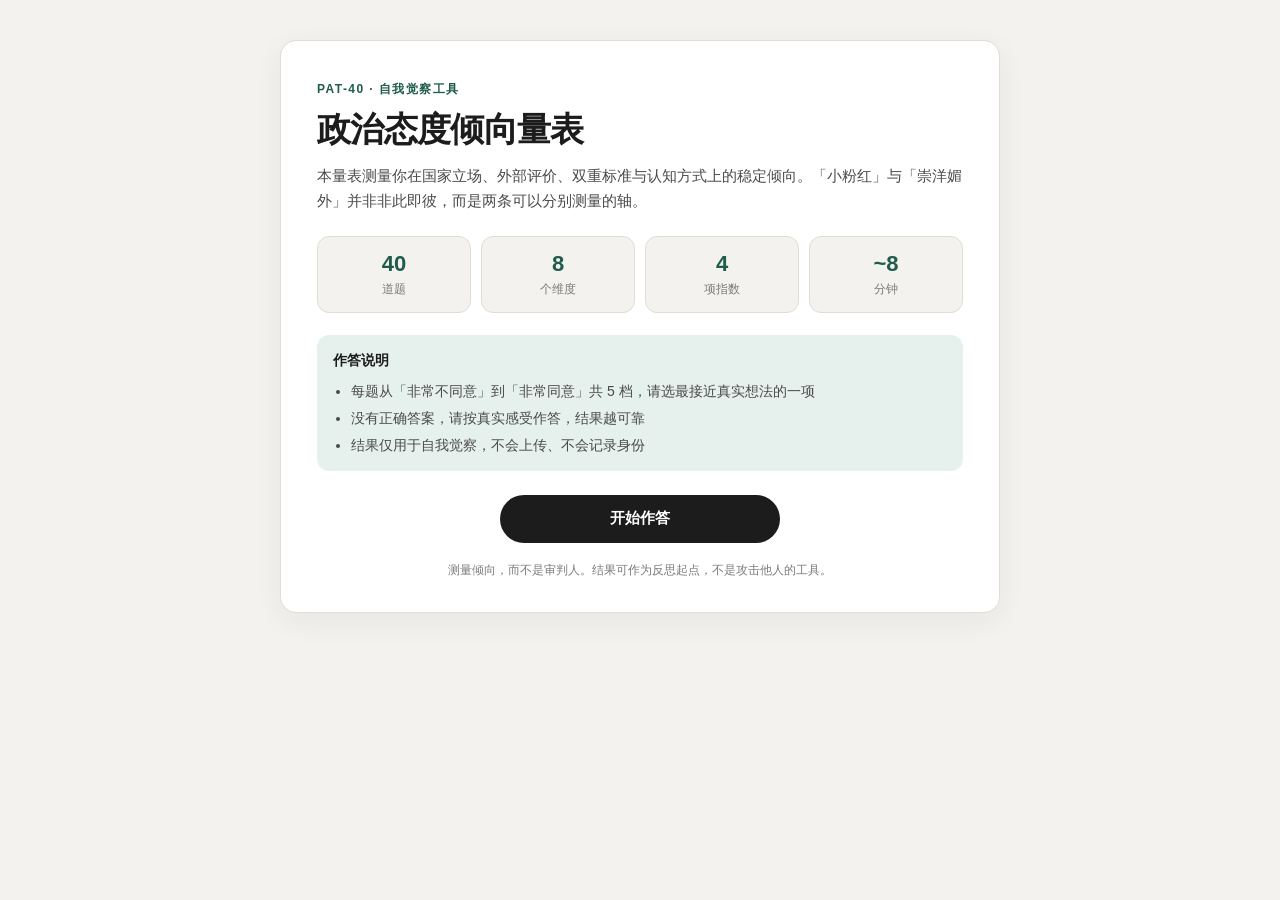
==== pat40-standalone.html @ ac293134 "Add PAT-40 political attitude survey web app" ====
<!DOCTYPE html>
<html lang="zh-CN">
<head>
<meta charset="UTF-8" />
<meta name="viewport" content="width=device-width, initial-scale=1, viewport-fit=cover" />
<meta name="theme-color" content="#1a1a1a" />
<title>政治态度倾向量表 · PAT-40</title>
<style>
:root {
  --bg: #f4f2ee; --bg-deep: #ebe7e0; --surface: #fff; --ink: #1c1c1c; --ink-2: #4a4a4a; --ink-3: #7a7a7a;
  --line: #e2ddd4; --accent: #1f5c4d; --accent-soft: #e6f0ed; --accent-2: #c45c26;
  --shadow: 0 8px 30px rgba(28,28,28,.06); --radius: 16px; --radius-sm: 12px;
  --font: "PingFang SC","Microsoft YaHei","Noto Sans SC","Helvetica Neue",Arial,sans-serif;
  --mono: "SF Mono","Cascadia Code",Consolas,monospace;
}
*,*::before,*::after{box-sizing:border-box}
html,body{margin:0;padding:0;min-height:100%;font-family:var(--font);background:var(--bg);color:var(--ink);-webkit-font-smoothing:antialiased;-webkit-tap-highlight-color:transparent}
body{min-height:100dvh}
#app{min-height:100dvh}
.screen{display:none;min-height:100dvh;padding:24px 16px 40px}
.screen.active{display:flex;flex-direction:column;align-items:center}
.panel{width:100%;max-width:720px;background:var(--surface);border:1px solid var(--line);border-radius:var(--radius);box-shadow:var(--shadow);padding:28px 22px 24px}
.eyebrow{margin:0 0 10px;font-size:12px;letter-spacing:.12em;text-transform:uppercase;color:var(--accent);font-weight:600}
.intro-panel h1,.result-panel h1{margin:0 0 12px;font-size:clamp(26px,5vw,34px);line-height:1.25;letter-spacing:-.02em}
.lead{margin:0 0 22px;color:var(--ink-2);font-size:15px;line-height:1.7}
.info-grid{display:grid;grid-template-columns:repeat(4,1fr);gap:10px;margin-bottom:22px}
.info-card{background:var(--bg);border:1px solid var(--line);border-radius:var(--radius-sm);padding:14px 8px;text-align:center;display:flex;flex-direction:column;gap:4px}
.info-num{font-size:22px;font-weight:700;color:var(--accent);font-variant-numeric:tabular-nums}
.info-label{font-size:12px;color:var(--ink-3)}
.intro-notes{background:var(--accent-soft);border-radius:var(--radius-sm);padding:14px 16px;margin-bottom:24px;color:var(--ink-2);font-size:14px;line-height:1.65}
.intro-notes p{margin:0 0 8px;color:var(--ink)}
.intro-notes ul{margin:0;padding-left:18px}
.intro-notes li+li{margin-top:4px}
.footnote{margin:18px 0 0;font-size:12px;color:var(--ink-3);line-height:1.6;text-align:center}
.btn-primary,.btn-secondary,.btn-ghost{appearance:none;border:none;font-family:inherit;font-size:15px;font-weight:600;border-radius:999px;cursor:pointer;transition:transform .12s ease,background .15s ease,opacity .15s ease,border-color .15s ease;min-height:48px;padding:0 22px}
.btn-primary:active,.btn-secondary:active,.btn-ghost:active{transform:scale(.98)}
.btn-primary{background:var(--ink);color:#fff;width:100%}
.btn-primary:hover:not(:disabled){background:#000}
.btn-primary:disabled{opacity:.35;cursor:not-allowed}
.btn-secondary{background:var(--accent-soft);color:var(--accent);border:1px solid #c5d9d3}
.btn-secondary:hover{background:#d7e8e3}
.btn-ghost{background:transparent;color:var(--ink-2);border:1px solid var(--line)}
.btn-ghost:hover:not(:disabled){border-color:var(--ink-3);color:var(--ink)}
.btn-ghost:disabled{opacity:.35;cursor:not-allowed}
#btn-start{max-width:280px;margin:0 auto;display:block}
#screen-survey{padding:0;justify-content:flex-start;min-height:100dvh;background:var(--bg)}
.survey-header{width:100%;position:sticky;top:0;z-index:10;background:rgba(244,242,238,.92);backdrop-filter:blur(10px);-webkit-backdrop-filter:blur(10px);border-bottom:1px solid var(--line);padding:14px 16px 12px}
.progress-wrap{max-width:720px;margin:0 auto}
.progress-meta{display:flex;justify-content:space-between;font-size:12px;color:var(--ink-3);margin-bottom:8px;font-variant-numeric:tabular-nums;font-family:var(--mono)}
.progress-bar{height:4px;background:var(--bg-deep);border-radius:999px;overflow:hidden}
.progress-fill{height:100%;width:0%;background:var(--accent);border-radius:999px;transition:width .25s ease}
.survey-main{flex:1;width:100%;max-width:720px;margin:0 auto;padding:24px 16px 120px;display:flex;align-items:flex-start}
.question-card{width:100%;background:var(--surface);border:1px solid var(--line);border-radius:var(--radius);box-shadow:var(--shadow);padding:24px 20px 20px;animation:fadeUp .28s ease}
@keyframes fadeUp{from{opacity:0;transform:translateY(8px)}to{opacity:1;transform:translateY(0)}}
.dim-tag{display:inline-block;font-size:11px;letter-spacing:.06em;color:var(--accent);background:var(--accent-soft);border-radius:999px;padding:4px 10px;margin-bottom:14px;font-weight:600}
.q-text{margin:0 0 22px;font-size:clamp(17px,2.8vw,20px);line-height:1.65;font-weight:500;color:var(--ink)}
.likert{display:grid;grid-template-columns:1fr;gap:10px}
.likert-option{appearance:none;width:100%;min-height:52px;border:1.5px solid var(--line);background:var(--bg);border-radius:var(--radius-sm);font-family:inherit;font-size:15px;color:var(--ink-2);cursor:pointer;display:flex;align-items:center;gap:12px;padding:12px 14px;text-align:left;transition:border-color .15s ease,background .15s ease,color .15s ease,transform .1s ease}
.likert-option:hover{border-color:#b8cfc8;background:#f7faf9}
.likert-option:active{transform:scale(.99)}
.likert-option .dot{width:18px;height:18px;border-radius:50%;border:2px solid #b8b4ac;flex-shrink:0;position:relative;transition:border-color .15s ease,background .15s ease}
.likert-option .dot::after{content:"";position:absolute;inset:3px;border-radius:50%;background:transparent;transition:background .15s ease}
.likert-option.selected{border-color:var(--accent);background:var(--accent-soft);color:var(--ink);font-weight:600}
.likert-option.selected .dot{border-color:var(--accent)}
.likert-option.selected .dot::after{background:var(--accent)}
.likert-option .num{font-family:var(--mono);font-size:12px;color:var(--ink-3);min-width:14px}
.likert-option.selected .num{color:var(--accent)}
.survey-footer{position:fixed;left:0;right:0;bottom:0;z-index:20;display:flex;gap:10px;padding:12px 16px calc(12px + env(safe-area-inset-bottom,0px));background:rgba(244,242,238,.94);backdrop-filter:blur(10px);-webkit-backdrop-filter:blur(10px);border-top:1px solid var(--line)}
.survey-footer .btn-ghost{flex:0 0 auto;min-width:96px}
.survey-footer .btn-primary{flex:1;width:auto}
.type-badge{display:inline-flex;align-items:center;gap:8px;background:var(--ink);color:#fff;border-radius:999px;padding:10px 18px;font-size:15px;font-weight:600;margin-bottom:24px}
.type-badge .code{font-family:var(--mono);font-size:12px;opacity:.7}
.section-title{margin:0 0 12px;font-size:13px;letter-spacing:.08em;text-transform:uppercase;color:var(--ink-3);font-weight:600}
.result-grid{display:grid;gap:28px;margin-bottom:8px}
.radar-wrap{background:var(--bg);border:1px solid var(--line);border-radius:var(--radius-sm);padding:12px;display:flex;justify-content:center}
#radar-chart{width:100%;max-width:300px;height:auto;display:block}
.radar-legend{display:flex;flex-wrap:wrap;gap:8px 14px;margin-top:12px;font-size:12px;color:var(--ink-2)}
.radar-legend span{display:inline-flex;align-items:center;gap:6px}
.radar-legend i{width:8px;height:8px;border-radius:50%;display:inline-block}
.index-cards{display:grid;grid-template-columns:1fr 1fr;gap:10px;margin-bottom:22px}
.index-card{background:var(--bg);border:1px solid var(--line);border-radius:var(--radius-sm);padding:14px}
.index-card .label{display:block;font-size:12px;color:var(--ink-3);margin-bottom:6px}
.index-card .value{font-size:28px;font-weight:700;font-variant-numeric:tabular-nums;line-height:1;margin-bottom:6px}
.index-card .bar{height:6px;background:var(--bg-deep);border-radius:999px;overflow:hidden}
.index-card .bar>i{display:block;height:100%;border-radius:999px;width:0;transition:width .6s ease}
.index-card.n .value{color:var(--accent-2)}.index-card.n .bar>i{background:var(--accent-2)}
.index-card.w .value{color:#2563eb}.index-card.w .bar>i{background:#2563eb}
.index-card.b .value{color:#7c3aed}.index-card.b .bar>i{background:#7c3aed}
.index-card.e .value{color:#0f766e}.index-card.e .bar>i{background:#0f766e}
.dim-list{display:flex;flex-direction:column;gap:10px}
.dim-row{display:grid;grid-template-columns:1fr auto;gap:8px 12px;align-items:center;padding:12px 14px;background:var(--bg);border:1px solid var(--line);border-radius:var(--radius-sm)}
.dim-row .name{font-size:14px;font-weight:500;color:var(--ink)}
.dim-row .score{font-family:var(--mono);font-size:14px;font-weight:600;color:var(--ink);font-variant-numeric:tabular-nums}
.dim-row .track{grid-column:1/-1;height:6px;background:var(--bg-deep);border-radius:999px;overflow:hidden}
.dim-row .track>i{display:block;height:100%;border-radius:999px;background:var(--accent);width:0;transition:width .6s ease}
.interpret{margin:24px 0;padding:18px 16px;background:var(--accent-soft);border-radius:var(--radius-sm);font-size:14px;line-height:1.75;color:var(--ink-2)}
.interpret h3{margin:0 0 10px;font-size:15px;color:var(--ink)}
.interpret p{margin:0 0 10px}
.interpret p:last-child{margin-bottom:0}
.result-actions{display:flex;gap:10px;margin-bottom:8px}
.result-actions button{flex:1}
@media (min-width:720px){
  .screen{padding:40px 24px 48px}.panel{padding:40px 36px 32px}.survey-main{padding-top:36px}
  .question-card{padding:36px 32px 28px}.likert{grid-template-columns:1fr;gap:12px}
  .result-grid{grid-template-columns:1fr 1fr;align-items:start}
  .survey-footer{padding:14px 24px;justify-content:center}
  .survey-footer .btn-primary,.survey-footer .btn-ghost{max-width:200px}
  .survey-footer .btn-primary{max-width:240px}
}
@media (max-width:480px){.info-grid{grid-template-columns:repeat(2,1fr)}.index-cards{grid-template-columns:1fr 1fr}}
@media (prefers-reduced-motion:reduce){*,*::before,*::after{animation-duration:.01ms!important;transition-duration:.01ms!important}}
</style>
</head>
<body>
<div id="app">
  <section id="screen-intro" class="screen active">
    <div class="panel intro-panel">
      <p class="eyebrow">PAT-40 · 自我觉察工具</p>
      <h1>政治态度倾向量表</h1>
      <p class="lead">本量表测量你在国家立场、外部评价、双重标准与认知方式上的稳定倾向。「小粉红」与「崇洋媚外」并非非此即彼，而是两条可以分别测量的轴。</p>
      <div class="info-grid">
        <div class="info-card"><span class="info-num">40</span><span class="info-label">道题</span></div>
        <div class="info-card"><span class="info-num">8</span><span class="info-label">个维度</span></div>
        <div class="info-card"><span class="info-num">4</span><span class="info-label">项指数</span></div>
        <div class="info-card"><span class="info-num">~8</span><span class="info-label">分钟</span></div>
      </div>
      <div class="intro-notes">
        <p><strong>作答说明</strong></p>
        <ul>
          <li>每题从「非常不同意」到「非常同意」共 5 档，请选最接近真实想法的一项</li>
          <li>没有正确答案，请按真实感受作答，结果越可靠</li>
          <li>结果仅用于自我觉察，不会上传、不会记录身份</li>
        </ul>
      </div>
      <button id="btn-start" class="btn-primary" type="button">开始作答</button>
      <p class="footnote">测量倾向，而不是审判人。结果可作为反思起点，不是攻击他人的工具。</p>
    </div>
  </section>
  <section id="screen-survey" class="screen">
    <header class="survey-header">
      <div class="progress-wrap">
        <div class="progress-meta"><span id="progress-text">1 / 40</span><span id="progress-pct">0%</span></div>
        <div class="progress-bar"><div id="progress-fill" class="progress-fill"></div></div>
      </div>
    </header>
    <main class="survey-main">
      <div id="question-card" class="question-card">
        <div class="dim-tag" id="dim-tag">维度</div>
        <p class="q-text" id="q-text"></p>
        <div class="likert" id="likert" role="radiogroup" aria-labelledby="q-text"></div>
      </div>
    </main>
    <footer class="survey-footer">
      <button id="btn-prev" class="btn-ghost" type="button" disabled>上一题</button>
      <button id="btn-next" class="btn-primary" type="button" disabled>下一题</button>
    </footer>
  </section>
  <section id="screen-result" class="screen">
    <div class="panel result-panel">
      <p class="eyebrow">测量完成</p>
      <h1>你的倾向画像</h1>
      <p class="lead" id="result-type-lead"></p>
      <div class="type-badge" id="type-badge"></div>
      <div class="result-grid">
        <div class="radar-block">
          <h2 class="section-title">八维雷达图</h2>
          <div class="radar-wrap"><svg id="radar-chart" viewBox="0 0 320 320" role="img" aria-label="八维雷达图"></svg></div>
          <div class="radar-legend" id="radar-legend"></div>
        </div>
        <div class="score-block">
          <h2 class="section-title">总指数</h2>
          <div class="index-cards" id="index-cards"></div>
          <h2 class="section-title">维度明细</h2>
          <div class="dim-list" id="dim-list"></div>
        </div>
      </div>
      <div class="interpret" id="interpret"></div>
      <div class="result-actions">
        <button id="btn-copy" class="btn-secondary" type="button">复制结果摘要</button>
        <button id="btn-restart" class="btn-ghost" type="button">重新作答</button>
      </div>
      <p class="footnote">本工具为研究/自我觉察设计稿，未做全国常模。高分不等于错误，低分也不等于清醒——它测量的是稳定的态度结构，而不是对错。</p>
    </div>
  </section>
</div>
<script>
const LIKERT=[{v:1,label:"非常不同意"},{v:2,label:"比较不同意"},{v:3,label:"不好说"},{v:4,label:"比较同意"},{v:5,label:"非常同意"}];
const DIMS=[{id:"D1",name:"国家形象防御",side:"N"},{id:"D2",name:"对外群体敌意",side:"N"},{id:"D3",name:"批评者排斥",side:"N"},{id:"D4",name:"体制绝对化认同",side:"N"},{id:"D5",name:"文化自卑与逆向民族",side:"W"},{id:"D6",name:"外部制度理想化",side:"W"},{id:"D7",name:"归因双重标准",side:"B"},{id:"D8",name:"认知僵化与阴谋论",side:"E"}];
const QUESTIONS=[
{id:1,dim:"D1",text:"当外国媒体批评中国的人权状况时，我的第一反应是「他们又在抹黑我们」，而不是先核对事实。"},
{id:2,dim:"D1",text:"涉及国家形象时，即使自己有不同看法，我也倾向在公开场合保持一致立场。"},
{id:3,dim:"D1",text:"看到中国人或中国企业在海外取得成绩，我会明显感到与有荣焉。"},
{id:4,dim:"D1",text:"中国在国际评比中排名靠后时，我更相信是标准有偏见，而不是我们有短板。"},
{id:5,dim:"D1",text:"同样是中国的问题，外国人批评比中国人批评更让我反感。"},
{id:6,dim:"D2",text:"对部分不友好的国家，我认为不必区分其政府与民间，整体上都不可信。"},
{id:7,dim:"D2",text:"面对双边摩擦，我认为对方大多数人本质上就是不希望中国好。"},
{id:8,dim:"D2",text:"外国普通人对中国的负面印象，主要来自对方政府和媒体的洗脑。"},
{id:9,dim:"D2",text:"我支持用抵制外国货/文化产品的方式，回应对方国家的政治挑衅。"},
{id:10,dim:"D2",text:"一个外国人做出不友好言行时，我会合理地把印象扩大到其国家的大多数人。"},
{id:11,dim:"D3",text:"在国内公开批评政策的人，往往不是建设性意见，而是发泄或带节奏。"},
{id:12,dim:"D3",text:"一个人如果长期只讲中国的问题、不讲成绩，我会怀疑他的动机。"},
{id:13,dim:"D3",text:"涉及敏感议题时，我认为「团结对外」比「内部辩论」更重要。"},
{id:14,dim:"D3",text:"把家人或资产放在国外的批评者，没有资格谈中国问题。"},
{id:15,dim:"D3",text:"如果有人指出某项政策的负面效果，我会更怀疑他是不是拿了境外的钱。",reverse:true},
{id:16,dim:"D4",text:"中国的发展道路具有普遍借鉴意义，其他发展中国家应当优先学习中国经验。"},
{id:17,dim:"D4",text:"与多数西方国家相比，中国现行体制在大多数领域更有效率、更符合国情。"},
{id:18,dim:"D4",text:"社会上出现的负面事件，更多是执行问题，而不是制度设计问题。"},
{id:19,dim:"D4",text:"西方式多党竞选不适合中国，讨论「要不要」意义不大，关键是用好现有体制。"},
{id:20,dim:"D4",text:"当前中国在大多数领域的进步速度，明显快于同等人均收入的其他国家。"},
{id:21,dim:"D5",text:"和许多国家的人相比，中国人在公共场合的规则意识、边界感明显更差。"},
{id:22,dim:"D5",text:"中国很多社会问题的根源，可以追溯到某种深入骨髓的「国民性」。"},
{id:23,dim:"D5",text:"在审美、生活方式、公共礼仪等方面，发达国家的整体水准仍明显高于中国。"},
{id:24,dim:"D5",text:"中国原创的文化产品总体上缺乏世界一流的想象力。"},
{id:25,dim:"D5",text:"如果长期生活，我会明显更倾向选一个西方发达国家而不是中国一线城市。",reverse:true},
{id:26,dim:"D6",text:"发达国家的法治和社会信任水平，是中国未来几十年难以达到的。"},
{id:27,dim:"D6",text:"欧美在处理言论自由、公民权利上的做法，整体上比中国更接近「正确答案」。"},
{id:28,dim:"D6",text:"中国教育/科研/医疗对标北欧或日本，差距是系统性的、难以靠努力弥补的。"},
{id:29,dim:"D6",text:"外国企业、外国学术机构提供的东西，平均而言质量更高、更值得信赖。"},
{id:30,dim:"D6",text:"中国做得好往往是「特殊国情」的结果；外国做得好才是可复制的「正常状态」。",reverse:true},
{id:31,dim:"D7",text:"同样问题发生在中国我会更严厉批评；发生在国外我会更多找客观原因。"},
{id:32,dim:"D7",text:"中国出现负面新闻我倾向于先问责；国外同样新闻我倾向于先同情当事方。",reverse:true},
{id:33,dim:"D7",text:"中国领先时我强调短期红利；外国领先时我强调长期实力。"},
{id:34,dim:"D7",text:"我发现自己对中外同类事件的情绪反应强度，经常差别很大。"},
{id:35,dim:"D7",text:"对欣赏的国家我主动找它好的证据；对反感的国家我主动找它差的证据。"},
{id:36,dim:"D8",text:"涉及国际博弈时，公开理由大多不是真实动机，背后一定另有隐情。"},
{id:37,dim:"D8",text:"复杂的社会现象，通常可以用一两条简单原则解释清楚。"},
{id:38,dim:"D8",text:"和立场不同的人争论时，我更常觉得对方「要么蠢要么坏」，而不是「有道理但不完整」。"},
{id:39,dim:"D8",text:"我愿意承认：我长期持有的某个政治判断，可能因为新证据而被推翻。",reverse:true},
{id:40,dim:"D8",text:"大多数「中立」「客观」的表述，其实都是某种立场的伪装。"}
];
const DIM_META=Object.fromEntries(DIMS.map(d=>[d.id,d]));
const state={index:0,answers:Array(QUESTIONS.length).fill(null)};
const $=s=>document.querySelector(s);
const screens={intro:$("#screen-intro"),survey:$("#screen-survey"),result:$("#screen-result")};
function showScreen(n){Object.values(screens).forEach(s=>s.classList.remove("active"));screens[n].classList.add("active");window.scrollTo(0,0)}
function renderQuestion(){
  const q=QUESTIONS[state.index],dim=DIM_META[q.dim],total=QUESTIONS.length;
  const answered=state.answers.filter(a=>a!==null).length;
  const pct=Math.round(answered/total*100);
  $("#progress-text").textContent=`${state.index+1} / ${total}`;
  $("#progress-pct").textContent=`${pct}%`;
  $("#progress-fill").style.width=`${pct}%`;
  $("#dim-tag").textContent=`${dim.id} · ${dim.name}`;
  $("#q-text").textContent=q.text;
  const likert=$("#likert");likert.innerHTML="";
  LIKERT.forEach(opt=>{
    const btn=document.createElement("button");
    btn.type="button";
    btn.className="likert-option"+(state.answers[state.index]===opt.v?" selected":"");
    btn.setAttribute("role","radio");
    btn.setAttribute("aria-checked",state.answers[state.index]===opt.v?"true":"false");
    btn.innerHTML=`<span class="dot" aria-hidden="true"></span><span class="num">${opt.v}</span><span class="txt">${opt.label}</span>`;
    btn.addEventListener("click",()=>selectAnswer(opt.v));
    likert.appendChild(btn);
  });
  $("#btn-prev").disabled=state.index===0;
  const has=state.answers[state.index]!==null;
  $("#btn-next").disabled=!has;
  $("#btn-next").textContent=state.index===total-1?"查看结果":"下一题";
  const card=$("#question-card");card.style.animation="none";void card.offsetWidth;card.style.animation="";
}
function selectAnswer(value){
  state.answers[state.index]=value;renderQuestion();
  if(state.index<QUESTIONS.length-1){setTimeout(()=>{if(state.answers[state.index]===value){state.index+=1;renderQuestion()}},220)}
}
function goPrev(){if(state.index>0){state.index-=1;renderQuestion()}}
function goNext(){
  if(state.answers[state.index]===null)return;
  if(state.index<QUESTIONS.length-1){state.index+=1;renderQuestion()}else finish();
}
function finish(){
  if(state.answers.some(a=>a===null)){state.index=state.answers.findIndex(a=>a===null);renderQuestion();return}
  const result=computeResult();renderResult(result);showScreen("result");
}
function scoreItem(raw,reverse){return reverse?6-raw:raw}
function computeResult(){
  const dimScores={};
  DIMS.forEach(d=>{
    const items=QUESTIONS.filter(q=>q.dim===d.id);
    const vals=items.map(q=>scoreItem(state.answers[q.id-1],!!q.reverse));
    dimScores[d.id]=round1(vals.reduce((a,b)=>a+b,0)/vals.length);
  });
  const mean=ids=>round1(ids.reduce((s,id)=>s+dimScores[id],0)/ids.length);
  const N=mean(["D1","D2","D3","D4"]),W=mean(["D5","D6"]),B=dimScores.D7,E=dimScores.D8;
  return {dimScores,N,W,B,E,type:classify(N,W,B,E)};
}
function round1(n){return Math.round(n*10)/10}
function classify(N,W,B,E){
  const nHigh=N>3.5,nMid=N>=2.8&&N<=3.5,nLow=N<2.8;
  const wHigh=W>3.5,wMid=W>=2.8&&W<=3.5,wLow=W<2.8;
  let code,name,brief;
  if(nHigh&&wLow){code="A";name="国家主义绝对化";brief="国家立场防御性强，对外评价低，接近舆论场所说的「小粉红」画像。"}
  else if(nLow&&wHigh){code="B";name="逆向民族主义";brief="对外部制度与文化评价高，对国内问题归因更苛刻，接近「崇洋媚外」画像。"}
  else if(nHigh&&wHigh){code="C";name="双向高 · 立场摇摆";brief="国家崇拜与外部理想化同时偏高，标准不统一，双标指数通常也偏高。"}
  else if(nMid&&wMid){code="D";name="理性中间型";brief="两个极端倾向都不高，更接近就事论事、对中外大体同一套标准。"}
  else if(nHigh&&wMid){code="A′";name="偏国家主义";brief="国家立场防御性偏高，但尚未极端；对外评价处于中间带。"}
  else if(nMid&&wHigh){code="W′";name="偏外部理想化";brief="对外部评价偏高，国家立场防御性处于中间带。"}
  else if(nMid&&wLow){code="A″";name="温和偏国内立场";brief="整体更认同国内叙事，但防御性未到极端水平。"}
  else if(nLow&&wMid){code="B′";name="偏外部立场";brief="更倾向外部叙事，但尚未形成系统的逆向民族倾向。"}
  else{code="D′";name="低双极 · 清醒观察型";brief="两边极端倾向都低，通常更少情绪化、更少绝对化判断。"}
  const extras=[];
  if(B>=3.6)extras.push("双重标准倾向较高：对中外同类事件使用不同尺子的概率大。");
  else if(B<=2.4)extras.push("双重标准倾向较低：对中外事件大致一视同仁。");
  if(E>=3.6)extras.push("认知僵化/阴谋论倾向较高：更依赖简单叙事，更难被证据改变。");
  else if(E<=2.4)extras.push("认知开放度较好：更可能承认复杂性，也更愿意被证据说服。");
  return {code,name,brief,extras};
}
function renderResult(result){
  const {dimScores,N,W,B,E,type}=result;
  $("#result-type-lead").textContent="以下结果基于你在 40 题上的作答。两个主指数并非互斥，交叉后得到整体画像。";
  $("#type-badge").innerHTML=`<span class="code">${type.code}</span><span>${type.name}</span>`;
  const cards=[
    {key:"n",label:"N · 国家主义倾向",value:N},
    {key:"w",label:"W · 崇外倾向",value:W},
    {key:"b",label:"B · 双重标准",value:B},
    {key:"e",label:"E · 极端化思维",value:E}
  ];
  $("#index-cards").innerHTML=cards.map(c=>{
    const pct=Math.max(0,Math.min(100,((c.value-1)/4)*100));
    return `<div class="index-card ${c.key}"><span class="label">${c.label}</span><div class="value">${c.value.toFixed(1)}</div><div class="bar"><i data-w="${pct}"></i></div></div>`;
  }).join("");
  $("#dim-list").innerHTML=DIMS.map(d=>{
    const v=dimScores[d.id],pct=((v-1)/4)*100;
    return `<div class="dim-row"><span class="name">${d.id} · ${d.name}</span><span class="score">${v.toFixed(1)}</span><div class="track"><i data-w="${pct}"></i></div></div>`;
  }).join("");
  requestAnimationFrame(()=>{
    document.querySelectorAll(".index-card .bar > i, .dim-row .track > i").forEach(el=>{el.style.width=`${el.dataset.w}%`});
  });
  drawRadar(dimScores);
  const extrasHtml=type.extras.length?`<p><strong>附加信号</strong><br />${type.extras.join("<br />")}</p>`:"";
  $("#interpret").innerHTML=`<h3>结果解读</h3>
    <p><strong>${type.code} · ${type.name}</strong> — ${type.brief}</p>
    <p>N（国家主义）=${N.toFixed(1)} · W（崇外）=${W.toFixed(1)} · B（双标）=${B.toFixed(1)} · E（极端化）=${E.toFixed(1)}。以 3.0 为中点，&gt;3.5 视为偏高，&lt;2.8 视为偏低。</p>
    ${extrasHtml}
    <p style="color:var(--ink-3);font-size:13px;">提醒：分数反映的是态度结构，不是人品或智商。高分人群也可能在具体议题上判断正确，低分人群也可能判断失误。更有价值的用法是：对照自己的高分维度，检查是否存在可被证据推翻的绝对化信念。</p>`;
  $("#radar-legend").innerHTML=DIMS.map(d=>`<span><i style="background:${colorForSide(d.side)}"></i>${d.id} ${d.name} ${dimScores[d.id].toFixed(1)}</span>`).join("");
  window.__patResult=result;
}
function colorForSide(side){return {N:"#c45c26",W:"#2563eb",B:"#7c3aed",E:"#0f766e"}[side]||"#1f5c4d"}
function drawRadar(dimScores){
  const svg=$("#radar-chart"),size=320,cx=size/2,cy=size/2,maxR=110,levels=5,n=DIMS.length;
  const angleAt=i=>-Math.PI/2+(i*2*Math.PI)/n;
  const pointAt=(i,r)=>{const a=angleAt(i);return [cx+r*Math.cos(a),cy+r*Math.sin(a)]};
  const valueToR=v=>((v-1)/4)*maxR;
  let g="";
  for(let lv=1;lv<=levels;lv++){const r=maxR*lv/levels;const pts=Array.from({length:n},(_,i)=>pointAt(i,r).join(",")).join(" ");g+=`<polygon points="${pts}" fill="none" stroke="#e2ddd4" stroke-width="1" />`}
  for(let i=0;i<n;i++){const [x,y]=pointAt(i,maxR);g+=`<line x1="${cx}" y1="${cy}" x2="${x}" y2="${y}" stroke="#e2ddd4" stroke-width="1" />`}
  DIMS.forEach((d,i)=>{const [x,y]=pointAt(i,maxR+22);const anchor=x<cx-4?"end":x>cx+4?"start":"middle";g+=`<text x="${x}" y="${y}" text-anchor="${anchor}" dominant-baseline="middle" font-size="11" fill="#4a4a4a" font-family="inherit">${d.id}</text>`});
  const dataPts=DIMS.map((d,i)=>pointAt(i,valueToR(dimScores[d.id])).join(",")).join(" ");
  g+=`<polygon points="${dataPts}" fill="rgba(31,92,77,0.18)" stroke="#1f5c4d" stroke-width="2" stroke-linejoin="round" />`;
  DIMS.forEach((d,i)=>{const [x,y]=pointAt(i,valueToR(dimScores[d.id]));g+=`<circle cx="${x}" cy="${y}" r="3.5" fill="${colorForSide(d.side)}" stroke="#fff" stroke-width="1.5" />`});
  svg.innerHTML=g;
}
function copySummary(){
  const r=window.__patResult;if(!r)return;
  const lines=["【PAT-40 政治态度倾向量表 · 结果】",`分型：${r.type.code} · ${r.type.name}`,r.type.brief,"",
    `N 国家主义倾向：${r.N.toFixed(1)}`,`W 崇外倾向：${r.W.toFixed(1)}`,`B 双重标准：${r.B.toFixed(1)}`,`E 极端化思维：${r.E.toFixed(1)}`,"",
    "八维：",...DIMS.map(d=>`  ${d.id} ${d.name}：${r.dimScores[d.id].toFixed(1)}`)];
  if(r.type.extras.length)lines.push("",...r.type.extras);
  const text=lines.join("\n");
  if(navigator.clipboard&&navigator.clipboard.writeText){navigator.clipboard.writeText(text).then(()=>flashBtn($("#btn-copy"),"已复制"),()=>fallbackCopy(text))}else fallbackCopy(text);
}
function fallbackCopy(text){
  const ta=document.createElement("textarea");ta.value=text;ta.style.position="fixed";ta.style.left="-9999px";
  document.body.appendChild(ta);ta.select();
  try{document.execCommand("copy");flashBtn($("#btn-copy"),"已复制")}catch(e){flashBtn($("#btn-copy"),"复制失败")}
  document.body.removeChild(ta);
}
function flashBtn(btn,msg){const old=btn.textContent;btn.textContent=msg;setTimeout(()=>{btn.textContent=old},1600)}
function restart(){state.index=0;state.answers=Array(QUESTIONS.length).fill(null);showScreen("intro")}
$("#btn-start").addEventListener("click",()=>{state.index=0;renderQuestion();showScreen("survey")});
$("#btn-prev").addEventListener("click",goPrev);
$("#btn-next").addEventListener("click",goNext);
$("#btn-copy").addEventListener("click",copySummary);
$("#btn-restart").addEventListener("click",restart);
document.addEventListener("keydown",e=>{
  if(!screens.survey.classList.contains("active"))return;
  if(e.key>="1"&&e.key<="5")selectAnswer(Number(e.key));
  else if(e.key==="ArrowLeft")goPrev();
  else if(e.key==="ArrowRight"||e.key==="Enter")goNext();
});
</script>
</body>
</html>
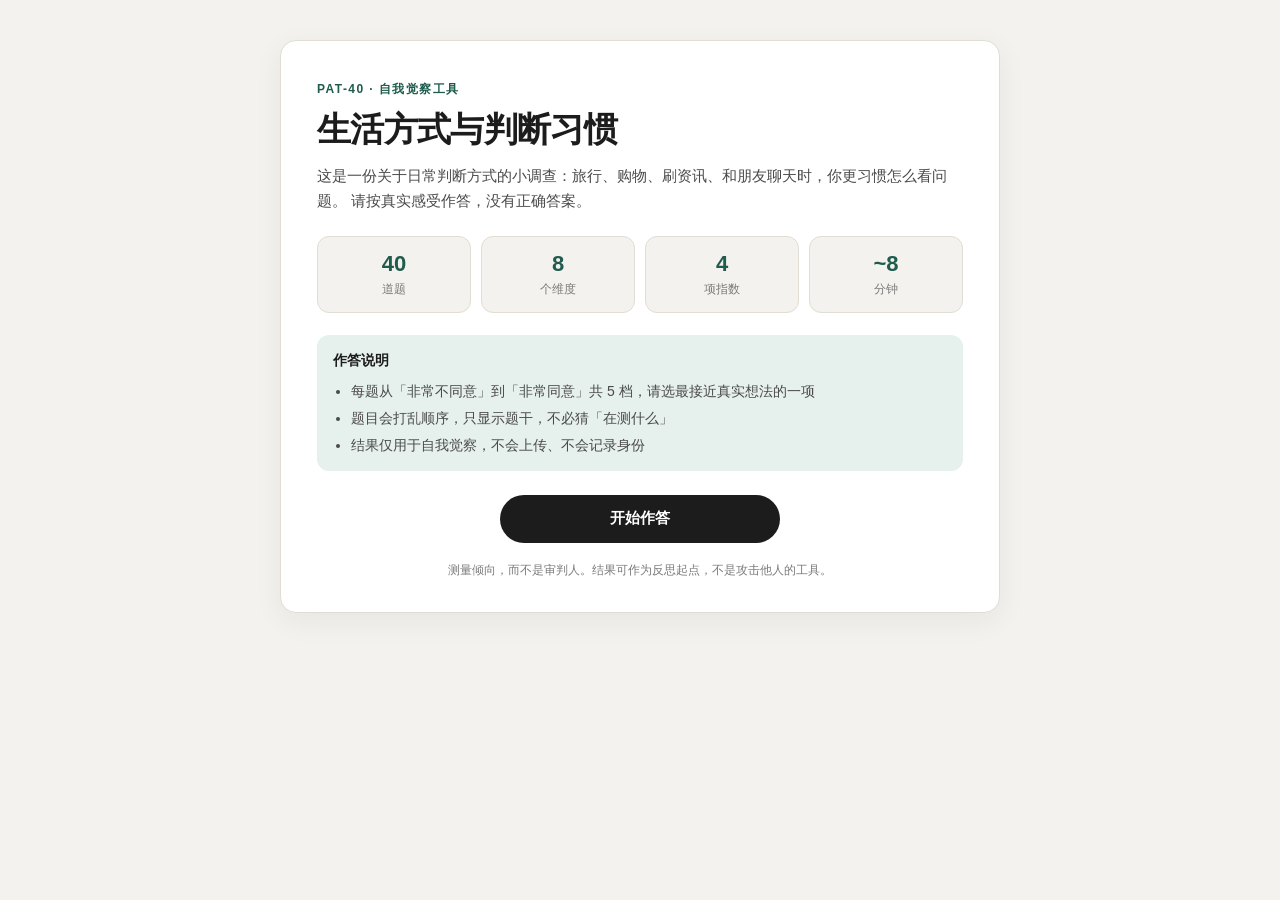
==== commit 3140b4bc: "Disguise survey items and randomize question order to reduce reverse-engineering" ====
--- a/pat40-standalone.html
+++ b/pat40-standalone.html
@@ -1,384 +1,1310 @@
 <!DOCTYPE html>
 <html lang="zh-CN">
 <head>
-<meta charset="UTF-8" />
-<meta name="viewport" content="width=device-width, initial-scale=1, viewport-fit=cover" />
-<meta name="theme-color" content="#1a1a1a" />
-<title>政治态度倾向量表 · PAT-40</title>
-<style>
+  <meta charset="UTF-8" />
+  <meta name="viewport" content="width=device-width, initial-scale=1, viewport-fit=cover" />
+  <meta name="theme-color" content="#1a1a1a" />
+  <title>生活方式与判断习惯小调查</title>
+  <style>
+/* PAT-40 · 政治态度倾向量表 */
+
 :root {
-  --bg: #f4f2ee; --bg-deep: #ebe7e0; --surface: #fff; --ink: #1c1c1c; --ink-2: #4a4a4a; --ink-3: #7a7a7a;
-  --line: #e2ddd4; --accent: #1f5c4d; --accent-soft: #e6f0ed; --accent-2: #c45c26;
-  --shadow: 0 8px 30px rgba(28,28,28,.06); --radius: 16px; --radius-sm: 12px;
-  --font: "PingFang SC","Microsoft YaHei","Noto Sans SC","Helvetica Neue",Arial,sans-serif;
-  --mono: "SF Mono","Cascadia Code",Consolas,monospace;
-}
-*,*::before,*::after{box-sizing:border-box}
-html,body{margin:0;padding:0;min-height:100%;font-family:var(--font);background:var(--bg);color:var(--ink);-webkit-font-smoothing:antialiased;-webkit-tap-highlight-color:transparent}
-body{min-height:100dvh}
-#app{min-height:100dvh}
-.screen{display:none;min-height:100dvh;padding:24px 16px 40px}
-.screen.active{display:flex;flex-direction:column;align-items:center}
-.panel{width:100%;max-width:720px;background:var(--surface);border:1px solid var(--line);border-radius:var(--radius);box-shadow:var(--shadow);padding:28px 22px 24px}
-.eyebrow{margin:0 0 10px;font-size:12px;letter-spacing:.12em;text-transform:uppercase;color:var(--accent);font-weight:600}
-.intro-panel h1,.result-panel h1{margin:0 0 12px;font-size:clamp(26px,5vw,34px);line-height:1.25;letter-spacing:-.02em}
-.lead{margin:0 0 22px;color:var(--ink-2);font-size:15px;line-height:1.7}
-.info-grid{display:grid;grid-template-columns:repeat(4,1fr);gap:10px;margin-bottom:22px}
-.info-card{background:var(--bg);border:1px solid var(--line);border-radius:var(--radius-sm);padding:14px 8px;text-align:center;display:flex;flex-direction:column;gap:4px}
-.info-num{font-size:22px;font-weight:700;color:var(--accent);font-variant-numeric:tabular-nums}
-.info-label{font-size:12px;color:var(--ink-3)}
-.intro-notes{background:var(--accent-soft);border-radius:var(--radius-sm);padding:14px 16px;margin-bottom:24px;color:var(--ink-2);font-size:14px;line-height:1.65}
-.intro-notes p{margin:0 0 8px;color:var(--ink)}
-.intro-notes ul{margin:0;padding-left:18px}
-.intro-notes li+li{margin-top:4px}
-.footnote{margin:18px 0 0;font-size:12px;color:var(--ink-3);line-height:1.6;text-align:center}
-.btn-primary,.btn-secondary,.btn-ghost{appearance:none;border:none;font-family:inherit;font-size:15px;font-weight:600;border-radius:999px;cursor:pointer;transition:transform .12s ease,background .15s ease,opacity .15s ease,border-color .15s ease;min-height:48px;padding:0 22px}
-.btn-primary:active,.btn-secondary:active,.btn-ghost:active{transform:scale(.98)}
-.btn-primary{background:var(--ink);color:#fff;width:100%}
-.btn-primary:hover:not(:disabled){background:#000}
-.btn-primary:disabled{opacity:.35;cursor:not-allowed}
-.btn-secondary{background:var(--accent-soft);color:var(--accent);border:1px solid #c5d9d3}
-.btn-secondary:hover{background:#d7e8e3}
-.btn-ghost{background:transparent;color:var(--ink-2);border:1px solid var(--line)}
-.btn-ghost:hover:not(:disabled){border-color:var(--ink-3);color:var(--ink)}
-.btn-ghost:disabled{opacity:.35;cursor:not-allowed}
-#btn-start{max-width:280px;margin:0 auto;display:block}
-#screen-survey{padding:0;justify-content:flex-start;min-height:100dvh;background:var(--bg)}
-.survey-header{width:100%;position:sticky;top:0;z-index:10;background:rgba(244,242,238,.92);backdrop-filter:blur(10px);-webkit-backdrop-filter:blur(10px);border-bottom:1px solid var(--line);padding:14px 16px 12px}
-.progress-wrap{max-width:720px;margin:0 auto}
-.progress-meta{display:flex;justify-content:space-between;font-size:12px;color:var(--ink-3);margin-bottom:8px;font-variant-numeric:tabular-nums;font-family:var(--mono)}
-.progress-bar{height:4px;background:var(--bg-deep);border-radius:999px;overflow:hidden}
-.progress-fill{height:100%;width:0%;background:var(--accent);border-radius:999px;transition:width .25s ease}
-.survey-main{flex:1;width:100%;max-width:720px;margin:0 auto;padding:24px 16px 120px;display:flex;align-items:flex-start}
-.question-card{width:100%;background:var(--surface);border:1px solid var(--line);border-radius:var(--radius);box-shadow:var(--shadow);padding:24px 20px 20px;animation:fadeUp .28s ease}
-@keyframes fadeUp{from{opacity:0;transform:translateY(8px)}to{opacity:1;transform:translateY(0)}}
-.dim-tag{display:inline-block;font-size:11px;letter-spacing:.06em;color:var(--accent);background:var(--accent-soft);border-radius:999px;padding:4px 10px;margin-bottom:14px;font-weight:600}
-.q-text{margin:0 0 22px;font-size:clamp(17px,2.8vw,20px);line-height:1.65;font-weight:500;color:var(--ink)}
-.likert{display:grid;grid-template-columns:1fr;gap:10px}
-.likert-option{appearance:none;width:100%;min-height:52px;border:1.5px solid var(--line);background:var(--bg);border-radius:var(--radius-sm);font-family:inherit;font-size:15px;color:var(--ink-2);cursor:pointer;display:flex;align-items:center;gap:12px;padding:12px 14px;text-align:left;transition:border-color .15s ease,background .15s ease,color .15s ease,transform .1s ease}
-.likert-option:hover{border-color:#b8cfc8;background:#f7faf9}
-.likert-option:active{transform:scale(.99)}
-.likert-option .dot{width:18px;height:18px;border-radius:50%;border:2px solid #b8b4ac;flex-shrink:0;position:relative;transition:border-color .15s ease,background .15s ease}
-.likert-option .dot::after{content:"";position:absolute;inset:3px;border-radius:50%;background:transparent;transition:background .15s ease}
-.likert-option.selected{border-color:var(--accent);background:var(--accent-soft);color:var(--ink);font-weight:600}
-.likert-option.selected .dot{border-color:var(--accent)}
-.likert-option.selected .dot::after{background:var(--accent)}
-.likert-option .num{font-family:var(--mono);font-size:12px;color:var(--ink-3);min-width:14px}
-.likert-option.selected .num{color:var(--accent)}
-.survey-footer{position:fixed;left:0;right:0;bottom:0;z-index:20;display:flex;gap:10px;padding:12px 16px calc(12px + env(safe-area-inset-bottom,0px));background:rgba(244,242,238,.94);backdrop-filter:blur(10px);-webkit-backdrop-filter:blur(10px);border-top:1px solid var(--line)}
-.survey-footer .btn-ghost{flex:0 0 auto;min-width:96px}
-.survey-footer .btn-primary{flex:1;width:auto}
-.type-badge{display:inline-flex;align-items:center;gap:8px;background:var(--ink);color:#fff;border-radius:999px;padding:10px 18px;font-size:15px;font-weight:600;margin-bottom:24px}
-.type-badge .code{font-family:var(--mono);font-size:12px;opacity:.7}
-.section-title{margin:0 0 12px;font-size:13px;letter-spacing:.08em;text-transform:uppercase;color:var(--ink-3);font-weight:600}
-.result-grid{display:grid;gap:28px;margin-bottom:8px}
-.radar-wrap{background:var(--bg);border:1px solid var(--line);border-radius:var(--radius-sm);padding:12px;display:flex;justify-content:center}
-#radar-chart{width:100%;max-width:300px;height:auto;display:block}
-.radar-legend{display:flex;flex-wrap:wrap;gap:8px 14px;margin-top:12px;font-size:12px;color:var(--ink-2)}
-.radar-legend span{display:inline-flex;align-items:center;gap:6px}
-.radar-legend i{width:8px;height:8px;border-radius:50%;display:inline-block}
-.index-cards{display:grid;grid-template-columns:1fr 1fr;gap:10px;margin-bottom:22px}
-.index-card{background:var(--bg);border:1px solid var(--line);border-radius:var(--radius-sm);padding:14px}
-.index-card .label{display:block;font-size:12px;color:var(--ink-3);margin-bottom:6px}
-.index-card .value{font-size:28px;font-weight:700;font-variant-numeric:tabular-nums;line-height:1;margin-bottom:6px}
-.index-card .bar{height:6px;background:var(--bg-deep);border-radius:999px;overflow:hidden}
-.index-card .bar>i{display:block;height:100%;border-radius:999px;width:0;transition:width .6s ease}
-.index-card.n .value{color:var(--accent-2)}.index-card.n .bar>i{background:var(--accent-2)}
-.index-card.w .value{color:#2563eb}.index-card.w .bar>i{background:#2563eb}
-.index-card.b .value{color:#7c3aed}.index-card.b .bar>i{background:#7c3aed}
-.index-card.e .value{color:#0f766e}.index-card.e .bar>i{background:#0f766e}
-.dim-list{display:flex;flex-direction:column;gap:10px}
-.dim-row{display:grid;grid-template-columns:1fr auto;gap:8px 12px;align-items:center;padding:12px 14px;background:var(--bg);border:1px solid var(--line);border-radius:var(--radius-sm)}
-.dim-row .name{font-size:14px;font-weight:500;color:var(--ink)}
-.dim-row .score{font-family:var(--mono);font-size:14px;font-weight:600;color:var(--ink);font-variant-numeric:tabular-nums}
-.dim-row .track{grid-column:1/-1;height:6px;background:var(--bg-deep);border-radius:999px;overflow:hidden}
-.dim-row .track>i{display:block;height:100%;border-radius:999px;background:var(--accent);width:0;transition:width .6s ease}
-.interpret{margin:24px 0;padding:18px 16px;background:var(--accent-soft);border-radius:var(--radius-sm);font-size:14px;line-height:1.75;color:var(--ink-2)}
-.interpret h3{margin:0 0 10px;font-size:15px;color:var(--ink)}
-.interpret p{margin:0 0 10px}
-.interpret p:last-child{margin-bottom:0}
-.result-actions{display:flex;gap:10px;margin-bottom:8px}
-.result-actions button{flex:1}
-@media (min-width:720px){
-  .screen{padding:40px 24px 48px}.panel{padding:40px 36px 32px}.survey-main{padding-top:36px}
-  .question-card{padding:36px 32px 28px}.likert{grid-template-columns:1fr;gap:12px}
-  .result-grid{grid-template-columns:1fr 1fr;align-items:start}
-  .survey-footer{padding:14px 24px;justify-content:center}
-  .survey-footer .btn-primary,.survey-footer .btn-ghost{max-width:200px}
-  .survey-footer .btn-primary{max-width:240px}
-}
-@media (max-width:480px){.info-grid{grid-template-columns:repeat(2,1fr)}.index-cards{grid-template-columns:1fr 1fr}}
-@media (prefers-reduced-motion:reduce){*,*::before,*::after{animation-duration:.01ms!important;transition-duration:.01ms!important}}
+  --bg: #f4f2ee;
+  --bg-deep: #ebe7e0;
+  --surface: #ffffff;
+  --ink: #1c1c1c;
+  --ink-2: #4a4a4a;
+  --ink-3: #7a7a7a;
+  --line: #e2ddd4;
+  --accent: #1f5c4d;
+  --accent-soft: #e6f0ed;
+  --accent-2: #c45c26;
+  --accent-2-soft: #f8ebe3;
+  --warn: #9a3412;
+  --shadow: 0 8px 30px rgba(28, 28, 28, 0.06);
+  --radius: 16px;
+  --radius-sm: 12px;
+  --font: "PingFang SC", "Microsoft YaHei", "Noto Sans SC", "Helvetica Neue", Arial, sans-serif;
+  --mono: "SF Mono", "Cascadia Code", Consolas, monospace;
+}
+
+*,
+*::before,
+*::after {
+  box-sizing: border-box;
+}
+
+html,
+body {
+  margin: 0;
+  padding: 0;
+  min-height: 100%;
+  font-family: var(--font);
+  background: var(--bg);
+  color: var(--ink);
+  -webkit-font-smoothing: antialiased;
+  -webkit-tap-highlight-color: transparent;
+}
+
+body {
+  min-height: 100dvh;
+}
+
+#app {
+  min-height: 100dvh;
+}
+
+/* ---------- screens ---------- */
+.screen {
+  display: none;
+  min-height: 100dvh;
+  padding: 24px 16px 40px;
+}
+
+.screen.active {
+  display: flex;
+  flex-direction: column;
+  align-items: center;
+}
+
+.panel {
+  width: 100%;
+  max-width: 720px;
+  background: var(--surface);
+  border: 1px solid var(--line);
+  border-radius: var(--radius);
+  box-shadow: var(--shadow);
+  padding: 28px 22px 24px;
+}
+
+/* ---------- intro ---------- */
+.eyebrow {
+  margin: 0 0 10px;
+  font-size: 12px;
+  letter-spacing: 0.12em;
+  text-transform: uppercase;
+  color: var(--accent);
+  font-weight: 600;
+}
+
+.intro-panel h1,
+.result-panel h1 {
+  margin: 0 0 12px;
+  font-size: clamp(26px, 5vw, 34px);
+  line-height: 1.25;
+  letter-spacing: -0.02em;
+}
+
+.lead {
+  margin: 0 0 22px;
+  color: var(--ink-2);
+  font-size: 15px;
+  line-height: 1.7;
+}
+
+.info-grid {
+  display: grid;
+  grid-template-columns: repeat(4, 1fr);
+  gap: 10px;
+  margin-bottom: 22px;
+}
+
+.info-card {
+  background: var(--bg);
+  border: 1px solid var(--line);
+  border-radius: var(--radius-sm);
+  padding: 14px 8px;
+  text-align: center;
+  display: flex;
+  flex-direction: column;
+  gap: 4px;
+}
+
+.info-num {
+  font-size: 22px;
+  font-weight: 700;
+  color: var(--accent);
+  font-variant-numeric: tabular-nums;
+}
+
+.info-label {
+  font-size: 12px;
+  color: var(--ink-3);
+}
+
+.intro-notes {
+  background: var(--accent-soft);
+  border-radius: var(--radius-sm);
+  padding: 14px 16px;
+  margin-bottom: 24px;
+  color: var(--ink-2);
+  font-size: 14px;
+  line-height: 1.65;
+}
+
+.intro-notes p {
+  margin: 0 0 8px;
+  color: var(--ink);
+}
+
+.intro-notes ul {
+  margin: 0;
+  padding-left: 18px;
+}
+
+.intro-notes li + li {
+  margin-top: 4px;
+}
+
+.footnote {
+  margin: 18px 0 0;
+  font-size: 12px;
+  color: var(--ink-3);
+  line-height: 1.6;
+  text-align: center;
+}
+
+/* ---------- buttons ---------- */
+.btn-primary,
+.btn-secondary,
+.btn-ghost {
+  appearance: none;
+  border: none;
+  font-family: inherit;
+  font-size: 15px;
+  font-weight: 600;
+  border-radius: 999px;
+  cursor: pointer;
+  transition: transform 0.12s ease, background 0.15s ease, opacity 0.15s ease, border-color 0.15s ease;
+  min-height: 48px;
+  padding: 0 22px;
+}
+
+.btn-primary:active,
+.btn-secondary:active,
+.btn-ghost:active {
+  transform: scale(0.98);
+}
+
+.btn-primary {
+  background: var(--ink);
+  color: #fff;
+  width: 100%;
+}
+
+.btn-primary:hover:not(:disabled) {
+  background: #000;
+}
+
+.btn-primary:disabled {
+  opacity: 0.35;
+  cursor: not-allowed;
+}
+
+.btn-secondary {
+  background: var(--accent-soft);
+  color: var(--accent);
+  border: 1px solid #c5d9d3;
+}
+
+.btn-secondary:hover {
+  background: #d7e8e3;
+}
+
+.btn-ghost {
+  background: transparent;
+  color: var(--ink-2);
+  border: 1px solid var(--line);
+}
+
+.btn-ghost:hover:not(:disabled) {
+  border-color: var(--ink-3);
+  color: var(--ink);
+}
+
+.btn-ghost:disabled {
+  opacity: 0.35;
+  cursor: not-allowed;
+}
+
+#btn-start {
+  max-width: 280px;
+  margin: 0 auto;
+  display: block;
+}
+
+/* ---------- survey ---------- */
+#screen-survey {
+  padding: 0;
+  justify-content: flex-start;
+  min-height: 100dvh;
+  background: var(--bg);
+}
+
+.survey-header {
+  width: 100%;
+  position: sticky;
+  top: 0;
+  z-index: 10;
+  background: rgba(244, 242, 238, 0.92);
+  backdrop-filter: blur(10px);
+  -webkit-backdrop-filter: blur(10px);
+  border-bottom: 1px solid var(--line);
+  padding: 14px 16px 12px;
+}
+
+.progress-wrap {
+  max-width: 720px;
+  margin: 0 auto;
+}
+
+.progress-meta {
+  display: flex;
+  justify-content: space-between;
+  font-size: 12px;
+  color: var(--ink-3);
+  margin-bottom: 8px;
+  font-variant-numeric: tabular-nums;
+  font-family: var(--mono);
+}
+
+.progress-bar {
+  height: 4px;
+  background: var(--bg-deep);
+  border-radius: 999px;
+  overflow: hidden;
+}
+
+.progress-fill {
+  height: 100%;
+  width: 0%;
+  background: var(--accent);
+  border-radius: 999px;
+  transition: width 0.25s ease;
+}
+
+.survey-main {
+  flex: 1;
+  width: 100%;
+  max-width: 720px;
+  margin: 0 auto;
+  padding: 24px 16px 120px;
+  display: flex;
+  align-items: flex-start;
+}
+
+.question-card {
+  width: 100%;
+  background: var(--surface);
+  border: 1px solid var(--line);
+  border-radius: var(--radius);
+  box-shadow: var(--shadow);
+  padding: 24px 20px 20px;
+  animation: fadeUp 0.28s ease;
+}
+
+@keyframes fadeUp {
+  from {
+    opacity: 0;
+    transform: translateY(8px);
+  }
+  to {
+    opacity: 1;
+    transform: translateY(0);
+  }
+}
+
+.dim-tag {
+  display: inline-block;
+  font-size: 11px;
+  letter-spacing: 0.06em;
+  color: var(--accent);
+  background: var(--accent-soft);
+  border-radius: 999px;
+  padding: 4px 10px;
+  margin-bottom: 14px;
+  font-weight: 600;
+}
+
+.q-text {
+  margin: 0 0 22px;
+  font-size: clamp(17px, 2.8vw, 20px);
+  line-height: 1.65;
+  font-weight: 500;
+  color: var(--ink);
+}
+
+/* Likert */
+.likert {
+  display: grid;
+  grid-template-columns: 1fr;
+  gap: 10px;
+}
+
+.likert-option {
+  appearance: none;
+  width: 100%;
+  min-height: 52px;
+  border: 1.5px solid var(--line);
+  background: var(--bg);
+  border-radius: var(--radius-sm);
+  font-family: inherit;
+  font-size: 15px;
+  color: var(--ink-2);
+  cursor: pointer;
+  display: flex;
+  align-items: center;
+  gap: 12px;
+  padding: 12px 14px;
+  text-align: left;
+  transition: border-color 0.15s ease, background 0.15s ease, color 0.15s ease, transform 0.1s ease;
+}
+
+.likert-option:hover {
+  border-color: #b8cfc8;
+  background: #f7faf9;
+}
+
+.likert-option:active {
+  transform: scale(0.99);
+}
+
+.likert-option .dot {
+  width: 18px;
+  height: 18px;
+  border-radius: 50%;
+  border: 2px solid #b8b4ac;
+  flex-shrink: 0;
+  position: relative;
+  transition: border-color 0.15s ease, background 0.15s ease;
+}
+
+.likert-option .dot::after {
+  content: "";
+  position: absolute;
+  inset: 3px;
+  border-radius: 50%;
+  background: transparent;
+  transition: background 0.15s ease;
+}
+
+.likert-option.selected {
+  border-color: var(--accent);
+  background: var(--accent-soft);
+  color: var(--ink);
+  font-weight: 600;
+}
+
+.likert-option.selected .dot {
+  border-color: var(--accent);
+}
+
+.likert-option.selected .dot::after {
+  background: var(--accent);
+}
+
+.likert-option .num {
+  font-family: var(--mono);
+  font-size: 12px;
+  color: var(--ink-3);
+  min-width: 14px;
+}
+
+.likert-option.selected .num {
+  color: var(--accent);
+}
+
+.survey-footer {
+  position: fixed;
+  left: 0;
+  right: 0;
+  bottom: 0;
+  z-index: 20;
+  display: flex;
+  gap: 10px;
+  padding: 12px 16px calc(12px + env(safe-area-inset-bottom, 0px));
+  background: rgba(244, 242, 238, 0.94);
+  backdrop-filter: blur(10px);
+  -webkit-backdrop-filter: blur(10px);
+  border-top: 1px solid var(--line);
+}
+
+.survey-footer .btn-ghost {
+  flex: 0 0 auto;
+  min-width: 96px;
+}
+
+.survey-footer .btn-primary {
+  flex: 1;
+  width: auto;
+}
+
+/* ---------- result ---------- */
+.type-badge {
+  display: inline-flex;
+  align-items: center;
+  gap: 8px;
+  background: var(--ink);
+  color: #fff;
+  border-radius: 999px;
+  padding: 10px 18px;
+  font-size: 15px;
+  font-weight: 600;
+  margin-bottom: 24px;
+}
+
+.type-badge .code {
+  font-family: var(--mono);
+  font-size: 12px;
+  opacity: 0.7;
+}
+
+.section-title {
+  margin: 0 0 12px;
+  font-size: 13px;
+  letter-spacing: 0.08em;
+  text-transform: uppercase;
+  color: var(--ink-3);
+  font-weight: 600;
+}
+
+.result-grid {
+  display: grid;
+  gap: 28px;
+  margin-bottom: 8px;
+}
+
+.radar-wrap {
+  background: var(--bg);
+  border: 1px solid var(--line);
+  border-radius: var(--radius-sm);
+  padding: 12px;
+  display: flex;
+  justify-content: center;
+}
+
+#radar-chart {
+  width: 100%;
+  max-width: 300px;
+  height: auto;
+  display: block;
+}
+
+.radar-legend {
+  display: flex;
+  flex-wrap: wrap;
+  gap: 8px 14px;
+  margin-top: 12px;
+  font-size: 12px;
+  color: var(--ink-2);
+}
+
+.radar-legend span {
+  display: inline-flex;
+  align-items: center;
+  gap: 6px;
+}
+
+.radar-legend i {
+  width: 8px;
+  height: 8px;
+  border-radius: 50%;
+  display: inline-block;
+}
+
+.index-cards {
+  display: grid;
+  grid-template-columns: 1fr 1fr;
+  gap: 10px;
+  margin-bottom: 22px;
+}
+
+.index-card {
+  background: var(--bg);
+  border: 1px solid var(--line);
+  border-radius: var(--radius-sm);
+  padding: 14px;
+}
+
+.index-card .label {
+  display: block;
+  font-size: 12px;
+  color: var(--ink-3);
+  margin-bottom: 6px;
+}
+
+.index-card .value {
+  font-size: 28px;
+  font-weight: 700;
+  font-variant-numeric: tabular-nums;
+  line-height: 1;
+  margin-bottom: 6px;
+}
+
+.index-card .bar {
+  height: 6px;
+  background: var(--bg-deep);
+  border-radius: 999px;
+  overflow: hidden;
+}
+
+.index-card .bar > i {
+  display: block;
+  height: 100%;
+  border-radius: 999px;
+  width: 0;
+  transition: width 0.6s ease;
+}
+
+.index-card.n .value { color: var(--accent-2); }
+.index-card.n .bar > i { background: var(--accent-2); }
+.index-card.w .value { color: #2563eb; }
+.index-card.w .bar > i { background: #2563eb; }
+.index-card.b .value { color: #7c3aed; }
+.index-card.b .bar > i { background: #7c3aed; }
+.index-card.e .value { color: #0f766e; }
+.index-card.e .bar > i { background: #0f766e; }
+
+.dim-list {
+  display: flex;
+  flex-direction: column;
+  gap: 10px;
+}
+
+.dim-row {
+  display: grid;
+  grid-template-columns: 1fr auto;
+  gap: 8px 12px;
+  align-items: center;
+  padding: 12px 14px;
+  background: var(--bg);
+  border: 1px solid var(--line);
+  border-radius: var(--radius-sm);
+}
+
+.dim-row .name {
+  font-size: 14px;
+  font-weight: 500;
+  color: var(--ink);
+}
+
+.dim-row .score {
+  font-family: var(--mono);
+  font-size: 14px;
+  font-weight: 600;
+  color: var(--ink);
+  font-variant-numeric: tabular-nums;
+}
+
+.dim-row .track {
+  grid-column: 1 / -1;
+  height: 6px;
+  background: var(--bg-deep);
+  border-radius: 999px;
+  overflow: hidden;
+}
+
+.dim-row .track > i {
+  display: block;
+  height: 100%;
+  border-radius: 999px;
+  background: var(--accent);
+  width: 0;
+  transition: width 0.6s ease;
+}
+
+.interpret {
+  margin: 24px 0;
+  padding: 18px 16px;
+  background: var(--accent-soft);
+  border-radius: var(--radius-sm);
+  font-size: 14px;
+  line-height: 1.75;
+  color: var(--ink-2);
+}
+
+.interpret h3 {
+  margin: 0 0 10px;
+  font-size: 15px;
+  color: var(--ink);
+}
+
+.interpret p {
+  margin: 0 0 10px;
+}
+
+.interpret p:last-child {
+  margin-bottom: 0;
+}
+
+.result-actions {
+  display: flex;
+  gap: 10px;
+  margin-bottom: 8px;
+}
+
+.result-actions button {
+  flex: 1;
+}
+
+/* ---------- responsive ---------- */
+@media (min-width: 720px) {
+  .screen {
+    padding: 40px 24px 48px;
+  }
+
+  .panel {
+    padding: 40px 36px 32px;
+  }
+
+  .survey-main {
+    padding-top: 36px;
+  }
+
+  .question-card {
+    padding: 36px 32px 28px;
+  }
+
+  .likert {
+    grid-template-columns: 1fr;
+    gap: 12px;
+  }
+
+  .result-grid {
+    grid-template-columns: 1fr 1fr;
+    align-items: start;
+  }
+
+  .survey-footer {
+    padding: 14px 24px;
+  }
+
+  .survey-footer .btn-primary,
+  .survey-footer .btn-ghost {
+    max-width: 200px;
+  }
+
+  .survey-footer {
+    justify-content: center;
+  }
+
+  .survey-footer .btn-primary {
+    max-width: 240px;
+  }
+}
+
+@media (max-width: 480px) {
+  .info-grid {
+    grid-template-columns: repeat(2, 1fr);
+  }
+
+  .index-cards {
+    grid-template-columns: 1fr 1fr;
+  }
+}
+
+/* reduce motion */
+@media (prefers-reduced-motion: reduce) {
+  *,
+  *::before,
+  *::after {
+    animation-duration: 0.01ms !important;
+    transition-duration: 0.01ms !important;
+  }
+}
+
 </style>
 </head>
 <body>
-<div id="app">
-  <section id="screen-intro" class="screen active">
-    <div class="panel intro-panel">
-      <p class="eyebrow">PAT-40 · 自我觉察工具</p>
-      <h1>政治态度倾向量表</h1>
-      <p class="lead">本量表测量你在国家立场、外部评价、双重标准与认知方式上的稳定倾向。「小粉红」与「崇洋媚外」并非非此即彼，而是两条可以分别测量的轴。</p>
-      <div class="info-grid">
-        <div class="info-card"><span class="info-num">40</span><span class="info-label">道题</span></div>
-        <div class="info-card"><span class="info-num">8</span><span class="info-label">个维度</span></div>
-        <div class="info-card"><span class="info-num">4</span><span class="info-label">项指数</span></div>
-        <div class="info-card"><span class="info-num">~8</span><span class="info-label">分钟</span></div>
+  <div id="app">
+    <!-- 引导页 -->
+    <section id="screen-intro" class="screen active">
+      <div class="panel intro-panel">
+        <p class="eyebrow">PAT-40 · 自我觉察工具</p>
+        <h1>生活方式与判断习惯</h1>
+        <p class="lead">
+          这是一份关于日常判断方式的小调查：旅行、购物、刷资讯、和朋友聊天时，你更习惯怎么看问题。
+          请按真实感受作答，没有正确答案。
+        </p>
+
+        <div class="info-grid">
+          <div class="info-card">
+            <span class="info-num">40</span>
+            <span class="info-label">道题</span>
+          </div>
+          <div class="info-card">
+            <span class="info-num">8</span>
+            <span class="info-label">个维度</span>
+          </div>
+          <div class="info-card">
+            <span class="info-num">4</span>
+            <span class="info-label">项指数</span>
+          </div>
+          <div class="info-card">
+            <span class="info-num">~8</span>
+            <span class="info-label">分钟</span>
+          </div>
+        </div>
+
+        <div class="intro-notes">
+          <p><strong>作答说明</strong></p>
+          <ul>
+            <li>每题从「非常不同意」到「非常同意」共 5 档，请选最接近真实想法的一项</li>
+            <li>题目会打乱顺序，只显示题干，不必猜「在测什么」</li>
+            <li>结果仅用于自我觉察，不会上传、不会记录身份</li>
+          </ul>
+        </div>
+
+        <button id="btn-start" class="btn-primary" type="button">开始作答</button>
+        <p class="footnote">测量倾向，而不是审判人。结果可作为反思起点，不是攻击他人的工具。</p>
       </div>
-      <div class="intro-notes">
-        <p><strong>作答说明</strong></p>
-        <ul>
-          <li>每题从「非常不同意」到「非常同意」共 5 档，请选最接近真实想法的一项</li>
-          <li>没有正确答案，请按真实感受作答，结果越可靠</li>
-          <li>结果仅用于自我觉察，不会上传、不会记录身份</li>
-        </ul>
+    </section>
+
+    <!-- 作答页 -->
+    <section id="screen-survey" class="screen">
+      <header class="survey-header">
+        <div class="progress-wrap">
+          <div class="progress-meta">
+            <span id="progress-text">1 / 40</span>
+            <span id="progress-pct">0%</span>
+          </div>
+          <div class="progress-bar">
+            <div id="progress-fill" class="progress-fill"></div>
+          </div>
+        </div>
+      </header>
+
+      <main class="survey-main">
+        <div id="question-card" class="question-card">
+          <div class="dim-tag" id="dim-tag">维度</div>
+          <p class="q-text" id="q-text"></p>
+          <div class="likert" id="likert" role="radiogroup" aria-labelledby="q-text"></div>
+        </div>
+      </main>
+
+      <footer class="survey-footer">
+        <button id="btn-prev" class="btn-ghost" type="button" disabled>上一题</button>
+        <button id="btn-next" class="btn-primary" type="button" disabled>下一题</button>
+      </footer>
+    </section>
+
+    <!-- 结果页 -->
+    <section id="screen-result" class="screen">
+      <div class="panel result-panel">
+        <p class="eyebrow">测量完成</p>
+        <h1>你的判断习惯画像</h1>
+        <p class="lead" id="result-type-lead"></p>
+
+        <div class="type-badge" id="type-badge"></div>
+
+        <div class="result-grid">
+          <div class="radar-block">
+            <h2 class="section-title">八维雷达图</h2>
+            <div class="radar-wrap">
+              <svg id="radar-chart" viewBox="0 0 320 320" role="img" aria-label="八维雷达图"></svg>
+            </div>
+            <div class="radar-legend" id="radar-legend"></div>
+          </div>
+
+          <div class="score-block">
+            <h2 class="section-title">总指数</h2>
+            <div class="index-cards" id="index-cards"></div>
+
+            <h2 class="section-title">维度明细</h2>
+            <div class="dim-list" id="dim-list"></div>
+          </div>
+        </div>
+
+        <div class="interpret" id="interpret"></div>
+
+        <div class="result-actions">
+          <button id="btn-copy" class="btn-secondary" type="button">复制结果摘要</button>
+          <button id="btn-restart" class="btn-ghost" type="button">重新作答</button>
+        </div>
+
+        <p class="footnote">
+          本工具为研究/自我觉察设计稿，未做全国常模。高分不等于错误，低分也不等于清醒——它测量的是稳定的态度结构，而不是对错。
+        </p>
       </div>
-      <button id="btn-start" class="btn-primary" type="button">开始作答</button>
-      <p class="footnote">测量倾向，而不是审判人。结果可作为反思起点，不是攻击他人的工具。</p>
-    </div>
-  </section>
-  <section id="screen-survey" class="screen">
-    <header class="survey-header">
-      <div class="progress-wrap">
-        <div class="progress-meta"><span id="progress-text">1 / 40</span><span id="progress-pct">0%</span></div>
-        <div class="progress-bar"><div id="progress-fill" class="progress-fill"></div></div>
-      </div>
-    </header>
-    <main class="survey-main">
-      <div id="question-card" class="question-card">
-        <div class="dim-tag" id="dim-tag">维度</div>
-        <p class="q-text" id="q-text"></p>
-        <div class="likert" id="likert" role="radiogroup" aria-labelledby="q-text"></div>
-      </div>
-    </main>
-    <footer class="survey-footer">
-      <button id="btn-prev" class="btn-ghost" type="button" disabled>上一题</button>
-      <button id="btn-next" class="btn-primary" type="button" disabled>下一题</button>
-    </footer>
-  </section>
-  <section id="screen-result" class="screen">
-    <div class="panel result-panel">
-      <p class="eyebrow">测量完成</p>
-      <h1>你的倾向画像</h1>
-      <p class="lead" id="result-type-lead"></p>
-      <div class="type-badge" id="type-badge"></div>
-      <div class="result-grid">
-        <div class="radar-block">
-          <h2 class="section-title">八维雷达图</h2>
-          <div class="radar-wrap"><svg id="radar-chart" viewBox="0 0 320 320" role="img" aria-label="八维雷达图"></svg></div>
-          <div class="radar-legend" id="radar-legend"></div>
-        </div>
-        <div class="score-block">
-          <h2 class="section-title">总指数</h2>
-          <div class="index-cards" id="index-cards"></div>
-          <h2 class="section-title">维度明细</h2>
-          <div class="dim-list" id="dim-list"></div>
-        </div>
-      </div>
-      <div class="interpret" id="interpret"></div>
-      <div class="result-actions">
-        <button id="btn-copy" class="btn-secondary" type="button">复制结果摘要</button>
-        <button id="btn-restart" class="btn-ghost" type="button">重新作答</button>
-      </div>
-      <p class="footnote">本工具为研究/自我觉察设计稿，未做全国常模。高分不等于错误，低分也不等于清醒——它测量的是稳定的态度结构，而不是对错。</p>
-    </div>
-  </section>
-</div>
-<script>
-const LIKERT=[{v:1,label:"非常不同意"},{v:2,label:"比较不同意"},{v:3,label:"不好说"},{v:4,label:"比较同意"},{v:5,label:"非常同意"}];
-const DIMS=[{id:"D1",name:"国家形象防御",side:"N"},{id:"D2",name:"对外群体敌意",side:"N"},{id:"D3",name:"批评者排斥",side:"N"},{id:"D4",name:"体制绝对化认同",side:"N"},{id:"D5",name:"文化自卑与逆向民族",side:"W"},{id:"D6",name:"外部制度理想化",side:"W"},{id:"D7",name:"归因双重标准",side:"B"},{id:"D8",name:"认知僵化与阴谋论",side:"E"}];
-const QUESTIONS=[
-{id:1,dim:"D1",text:"当外国媒体批评中国的人权状况时，我的第一反应是「他们又在抹黑我们」，而不是先核对事实。"},
-{id:2,dim:"D1",text:"涉及国家形象时，即使自己有不同看法，我也倾向在公开场合保持一致立场。"},
-{id:3,dim:"D1",text:"看到中国人或中国企业在海外取得成绩，我会明显感到与有荣焉。"},
-{id:4,dim:"D1",text:"中国在国际评比中排名靠后时，我更相信是标准有偏见，而不是我们有短板。"},
-{id:5,dim:"D1",text:"同样是中国的问题，外国人批评比中国人批评更让我反感。"},
-{id:6,dim:"D2",text:"对部分不友好的国家，我认为不必区分其政府与民间，整体上都不可信。"},
-{id:7,dim:"D2",text:"面对双边摩擦，我认为对方大多数人本质上就是不希望中国好。"},
-{id:8,dim:"D2",text:"外国普通人对中国的负面印象，主要来自对方政府和媒体的洗脑。"},
-{id:9,dim:"D2",text:"我支持用抵制外国货/文化产品的方式，回应对方国家的政治挑衅。"},
-{id:10,dim:"D2",text:"一个外国人做出不友好言行时，我会合理地把印象扩大到其国家的大多数人。"},
-{id:11,dim:"D3",text:"在国内公开批评政策的人，往往不是建设性意见，而是发泄或带节奏。"},
-{id:12,dim:"D3",text:"一个人如果长期只讲中国的问题、不讲成绩，我会怀疑他的动机。"},
-{id:13,dim:"D3",text:"涉及敏感议题时，我认为「团结对外」比「内部辩论」更重要。"},
-{id:14,dim:"D3",text:"把家人或资产放在国外的批评者，没有资格谈中国问题。"},
-{id:15,dim:"D3",text:"如果有人指出某项政策的负面效果，我会更怀疑他是不是拿了境外的钱。",reverse:true},
-{id:16,dim:"D4",text:"中国的发展道路具有普遍借鉴意义，其他发展中国家应当优先学习中国经验。"},
-{id:17,dim:"D4",text:"与多数西方国家相比，中国现行体制在大多数领域更有效率、更符合国情。"},
-{id:18,dim:"D4",text:"社会上出现的负面事件，更多是执行问题，而不是制度设计问题。"},
-{id:19,dim:"D4",text:"西方式多党竞选不适合中国，讨论「要不要」意义不大，关键是用好现有体制。"},
-{id:20,dim:"D4",text:"当前中国在大多数领域的进步速度，明显快于同等人均收入的其他国家。"},
-{id:21,dim:"D5",text:"和许多国家的人相比，中国人在公共场合的规则意识、边界感明显更差。"},
-{id:22,dim:"D5",text:"中国很多社会问题的根源，可以追溯到某种深入骨髓的「国民性」。"},
-{id:23,dim:"D5",text:"在审美、生活方式、公共礼仪等方面，发达国家的整体水准仍明显高于中国。"},
-{id:24,dim:"D5",text:"中国原创的文化产品总体上缺乏世界一流的想象力。"},
-{id:25,dim:"D5",text:"如果长期生活，我会明显更倾向选一个西方发达国家而不是中国一线城市。",reverse:true},
-{id:26,dim:"D6",text:"发达国家的法治和社会信任水平，是中国未来几十年难以达到的。"},
-{id:27,dim:"D6",text:"欧美在处理言论自由、公民权利上的做法，整体上比中国更接近「正确答案」。"},
-{id:28,dim:"D6",text:"中国教育/科研/医疗对标北欧或日本，差距是系统性的、难以靠努力弥补的。"},
-{id:29,dim:"D6",text:"外国企业、外国学术机构提供的东西，平均而言质量更高、更值得信赖。"},
-{id:30,dim:"D6",text:"中国做得好往往是「特殊国情」的结果；外国做得好才是可复制的「正常状态」。",reverse:true},
-{id:31,dim:"D7",text:"同样问题发生在中国我会更严厉批评；发生在国外我会更多找客观原因。"},
-{id:32,dim:"D7",text:"中国出现负面新闻我倾向于先问责；国外同样新闻我倾向于先同情当事方。",reverse:true},
-{id:33,dim:"D7",text:"中国领先时我强调短期红利；外国领先时我强调长期实力。"},
-{id:34,dim:"D7",text:"我发现自己对中外同类事件的情绪反应强度，经常差别很大。"},
-{id:35,dim:"D7",text:"对欣赏的国家我主动找它好的证据；对反感的国家我主动找它差的证据。"},
-{id:36,dim:"D8",text:"涉及国际博弈时，公开理由大多不是真实动机，背后一定另有隐情。"},
-{id:37,dim:"D8",text:"复杂的社会现象，通常可以用一两条简单原则解释清楚。"},
-{id:38,dim:"D8",text:"和立场不同的人争论时，我更常觉得对方「要么蠢要么坏」，而不是「有道理但不完整」。"},
-{id:39,dim:"D8",text:"我愿意承认：我长期持有的某个政治判断，可能因为新证据而被推翻。",reverse:true},
-{id:40,dim:"D8",text:"大多数「中立」「客观」的表述，其实都是某种立场的伪装。"}
+    </section>
+  </div>
+
+  <script>
+/* PAT-40 · 政治态度倾向量表（低掩饰性题面版） */
+
+const LIKERT = [
+  { v: 1, label: "非常不同意" },
+  { v: 2, label: "比较不同意" },
+  { v: 3, label: "不好说" },
+  { v: 4, label: "比较同意" },
+  { v: 5, label: "非常同意" },
 ];
-const DIM_META=Object.fromEntries(DIMS.map(d=>[d.id,d]));
-const state={index:0,answers:Array(QUESTIONS.length).fill(null)};
-const $=s=>document.querySelector(s);
-const screens={intro:$("#screen-intro"),survey:$("#screen-survey"),result:$("#screen-result")};
-function showScreen(n){Object.values(screens).forEach(s=>s.classList.remove("active"));screens[n].classList.add("active");window.scrollTo(0,0)}
-function renderQuestion(){
-  const q=QUESTIONS[state.index],dim=DIM_META[q.dim],total=QUESTIONS.length;
-  const answered=state.answers.filter(a=>a!==null).length;
-  const pct=Math.round(answered/total*100);
-  $("#progress-text").textContent=`${state.index+1} / ${total}`;
-  $("#progress-pct").textContent=`${pct}%`;
-  $("#progress-fill").style.width=`${pct}%`;
-  $("#dim-tag").textContent=`${dim.id} · ${dim.name}`;
-  $("#q-text").textContent=q.text;
-  const likert=$("#likert");likert.innerHTML="";
-  LIKERT.forEach(opt=>{
-    const btn=document.createElement("button");
-    btn.type="button";
-    btn.className="likert-option"+(state.answers[state.index]===opt.v?" selected":"");
-    btn.setAttribute("role","radio");
-    btn.setAttribute("aria-checked",state.answers[state.index]===opt.v?"true":"false");
-    btn.innerHTML=`<span class="dot" aria-hidden="true"></span><span class="num">${opt.v}</span><span class="txt">${opt.label}</span>`;
-    btn.addEventListener("click",()=>selectAnswer(opt.v));
+
+const DIMS = [
+  { id: "D1", name: "国家形象防御", side: "N" },
+  { id: "D2", name: "对外群体敌意", side: "N" },
+  { id: "D3", name: "批评者排斥", side: "N" },
+  { id: "D4", name: "体制绝对化认同", side: "N" },
+  { id: "D5", name: "文化自卑与逆向民族", side: "W" },
+  { id: "D6", name: "外部制度理想化", side: "W" },
+  { id: "D7", name: "归因双重标准", side: "B" },
+  { id: "D8", name: "认知僵化与阴谋论", side: "E" },
+];
+
+/**
+ * 题面刻意生活化：用旅行、购物、刷视频、朋友聊天等具体场景切入，
+ * 少用「体制/制度/国家形象/民族」等标签词，降低被猜出测量意图后反填的可能性。
+ * reverse: true 为反向计分题（仍按原编号 15/25/30/32/39）。
+ */
+const QUESTIONS = [
+  // D1 国家形象防御
+  { id: 1, dim: "D1", text: "在国外旅行时，如果当地人提起中国的负面新闻，我会更想纠正他们，而不是先听完再判断。" },
+  { id: 2, dim: "D1", text: "和外国朋友聊天，我更愿意聊发展和变化，而不是聊国内的麻烦。" },
+  { id: 3, dim: "D1", text: "看到中国运动员、中国企业或国产电影在国外被夸，我会比自己被夸还高兴。" },
+  { id: 4, dim: "D1", text: "如果某个国际排名把中国排得很靠后，我会先怀疑排名标准不公平。" },
+  { id: 5, dim: "D1", text: "同样是吐槽中国，本国朋友说我觉得正常；外国朋友说我会有点不舒服。" },
+  // D2 对外群体敌意
+  { id: 6, dim: "D2", text: "如果某个国家的政府经常对中国不友好，我对那个国家的普通人也会多一份不信任。" },
+  { id: 7, dim: "D2", text: "两国关系变差时，我会觉得对方国家的大多数人并不真心希望中国发展得好。" },
+  { id: 8, dim: "D2", text: "外国人对中国的负面印象，多半是被他们本国媒体长期灌输的。" },
+  { id: 9, dim: "D2", text: "两国闹矛盾时，我会减少购买那个国家的商品和文化产品。" },
+  { id: 10, dim: "D2", text: "遇到一个对我不友好的外国人，我会容易联想到「他们国家的人就是这样」。" },
+  // D3 批评者排斥
+  { id: 11, dim: "D3", text: "身边总是吐槽国内各种问题的人，我会觉得他们更多是在发泄情绪。" },
+  { id: 12, dim: "D3", text: "如果一个人很少讲中国的好、专讲问题，我会怀疑他的立场和动机。" },
+  { id: 13, dim: "D3", text: "遇到争议话题，我认为大家先别吵散、保持一致比把道理吵清楚更重要。" },
+  { id: 14, dim: "D3", text: "已经把家人或资产放在国外的人，回来评论国内问题，我会觉得说服力打折扣。" },
+  { id: 15, dim: "D3", text: "有人反复指出某项规定或政策的负面效果，我会忍不住怀疑他是不是别有目的。", reverse: true },
+  // D4 体制绝对化认同
+  { id: 16, dim: "D4", text: "中国这几年走的路子，我觉得很多发展中国家可以直接照着学。" },
+  { id: 17, dim: "D4", text: "和多数欧美国家比，中国在办事效率、集中力量做大事上明显更强。" },
+  { id: 18, dim: "D4", text: "社会上很多乱象，我觉得是执行的人没做好，而不是规则本身有问题。" },
+  { id: 19, dim: "D4", text: "讨论「要不要照搬西方式选举」对我来说意义不大，关键是把眼前这套用好。" },
+  { id: 20, dim: "D4", text: "同等收入水平的国家里，中国这些年的变化速度应该是数一数二的。" },
+  // D5 文化自卑与逆向民族
+  { id: 21, dim: "D5", text: "在国外旅游时，我会觉得同胞的排队、音量、卫生习惯整体不如当地人。" },
+  { id: 22, dim: "D5", text: "很多社会问题，我觉得根子是一种很难改掉的「国民性格」。" },
+  { id: 23, dim: "D5", text: "论生活品味、审美和公共礼仪，发达国家整体还是高出一截。" },
+  { id: 24, dim: "D5", text: "中国的电影、音乐、设计，总体还差口气，很难做到世界顶级。" },
+  { id: 25, dim: "D5", text: "如果可以自由选长期居住地，我会更想去欧美国家，而不是留在北上广。", reverse: true },
+  // D6 外部制度理想化
+  { id: 26, dim: "D6", text: "发达国家那种法治水平和社会信任，中国再发展几十年也很难达到。" },
+  { id: 27, dim: "D6", text: "欧美在个人权利、公共讨论上的做法，整体上更接近我认为的「正常状态」。" },
+  { id: 28, dim: "D6", text: "中国的教育、医疗对标日本或北欧，差距是结构性的，努力也难抹平。" },
+  { id: 29, dim: "D6", text: "买进口货、看外文资料、用外资服务，我平均更放心一些。" },
+  { id: 30, dim: "D6", text: "中国做成功的事我更容易觉得是「特例」；外国做成功的事我更容易觉得「本来就该这样」。", reverse: true },
+  // D7 归因双重标准
+  { id: 31, dim: "D7", text: "同样的事故新闻，国内的我会更愤怒，国外的我会更容易找客观原因。" },
+  { id: 32, dim: "D7", text: "国内出负面我先想追责谁；国外出同样负面我先想当事人多不容易。", reverse: true },
+  { id: 33, dim: "D7", text: "中国某方面领先时我会想「会不会只是短期」；外国领先时我会想「这就是长期实力」。" },
+  { id: 34, dim: "D7", text: "我发现自己对中外同类新闻的情绪反应，经常差得很远。" },
+  { id: 35, dim: "D7", text: "对我喜欢的国家我会自动多看好评；对我反感的国家我会自动多看差评。" },
+  // D8 认知僵化与阴谋论
+  { id: 36, dim: "D8", text: "国际上的大事，公开说的理由多半不是真正原因，背后一定还有别的。" },
+  { id: 37, dim: "D8", text: "复杂的社会现象，我觉得抓住一两个关键原则就能解释清楚。" },
+  { id: 38, dim: "D8", text: "和立场不同的人聊天时，我更常觉得对方「要么蠢要么坏」，而不是「角度不同」。" },
+  { id: 39, dim: "D8", text: "如果出现足够有力的新证据，我愿意改变自己坚持很久的某个看法。", reverse: true },
+  { id: 40, dim: "D8", text: "很多标榜「中立客观」的说法，我觉得只是换了一种方式站队。" },
+];
+
+const DIM_META = Object.fromEntries(DIMS.map((d) => [d.id, d]));
+
+/** 固定种子洗牌：每次打开顺序不同，但同一会话内稳定 */
+function mulberry32(a) {
+  return function () {
+    let t = (a += 0x6d2b79f5);
+    t = Math.imul(t ^ (t >>> 15), t | 1);
+    t ^= t + Math.imul(t ^ (t >>> 7), t | 61);
+    return ((t ^ (t >>> 14)) >>> 0) / 4294967296;
+  };
+}
+
+function shuffleWithSeed(arr, seed) {
+  const rand = mulberry32(seed);
+  const a = arr.slice();
+  for (let i = a.length - 1; i > 0; i--) {
+    const j = Math.floor(rand() * (i + 1));
+    [a[i], a[j]] = [a[j], a[i]];
+  }
+  return a;
+}
+
+// ---------- state ----------
+const seed = Math.floor(Math.random() * 1e9);
+const presentOrder = shuffleWithSeed(QUESTIONS.map((q) => q.id), seed); // 题号顺序（展示用）
+const state = {
+  index: 0, // presentOrder 中的下标
+  answers: Array(QUESTIONS.length).fill(null), // 按原题号 0-based 存
+};
+
+function currentQuestion() {
+  const qid = presentOrder[state.index];
+  return QUESTIONS[qid - 1];
+}
+
+// ---------- DOM ----------
+const $ = (sel) => document.querySelector(sel);
+const screens = {
+  intro: $("#screen-intro"),
+  survey: $("#screen-survey"),
+  result: $("#screen-result"),
+};
+
+function showScreen(name) {
+  Object.values(screens).forEach((s) => s.classList.remove("active"));
+  screens[name].classList.add("active");
+  window.scrollTo(0, 0);
+}
+
+// ---------- survey UI ----------
+function renderQuestion() {
+  const q = currentQuestion();
+  const total = QUESTIONS.length;
+  const answered = state.answers.filter((a) => a !== null).length;
+  const pct = Math.round((answered / total) * 100);
+
+  $("#progress-text").textContent = `${state.index + 1} / ${total}`;
+  $("#progress-pct").textContent = `${pct}%`;
+  $("#progress-fill").style.width = `${pct}%`;
+
+  // 作答阶段不暴露维度，只显示「第 n 题」
+  $("#dim-tag").textContent = `第 ${state.index + 1} 题`;
+  $("#q-text").textContent = q.text;
+
+  const likert = $("#likert");
+  likert.innerHTML = "";
+  LIKERT.forEach((opt) => {
+    const selected = state.answers[q.id - 1] === opt.v;
+    const btn = document.createElement("button");
+    btn.type = "button";
+    btn.className = "likert-option" + (selected ? " selected" : "");
+    btn.setAttribute("role", "radio");
+    btn.setAttribute("aria-checked", selected ? "true" : "false");
+    btn.innerHTML = `<span class="dot" aria-hidden="true"></span><span class="num">${opt.v}</span><span class="txt">${opt.label}</span>`;
+    btn.addEventListener("click", () => selectAnswer(opt.v));
     likert.appendChild(btn);
   });
-  $("#btn-prev").disabled=state.index===0;
-  const has=state.answers[state.index]!==null;
-  $("#btn-next").disabled=!has;
-  $("#btn-next").textContent=state.index===total-1?"查看结果":"下一题";
-  const card=$("#question-card");card.style.animation="none";void card.offsetWidth;card.style.animation="";
-}
-function selectAnswer(value){
-  state.answers[state.index]=value;renderQuestion();
-  if(state.index<QUESTIONS.length-1){setTimeout(()=>{if(state.answers[state.index]===value){state.index+=1;renderQuestion()}},220)}
-}
-function goPrev(){if(state.index>0){state.index-=1;renderQuestion()}}
-function goNext(){
-  if(state.answers[state.index]===null)return;
-  if(state.index<QUESTIONS.length-1){state.index+=1;renderQuestion()}else finish();
-}
-function finish(){
-  if(state.answers.some(a=>a===null)){state.index=state.answers.findIndex(a=>a===null);renderQuestion();return}
-  const result=computeResult();renderResult(result);showScreen("result");
-}
-function scoreItem(raw,reverse){return reverse?6-raw:raw}
-function computeResult(){
-  const dimScores={};
-  DIMS.forEach(d=>{
-    const items=QUESTIONS.filter(q=>q.dim===d.id);
-    const vals=items.map(q=>scoreItem(state.answers[q.id-1],!!q.reverse));
-    dimScores[d.id]=round1(vals.reduce((a,b)=>a+b,0)/vals.length);
+
+  $("#btn-prev").disabled = state.index === 0;
+  const has = state.answers[q.id - 1] !== null;
+  $("#btn-next").disabled = !has;
+  $("#btn-next").textContent = state.index === total - 1 ? "查看结果" : "下一题";
+
+  const card = $("#question-card");
+  card.style.animation = "none";
+  void card.offsetWidth;
+  card.style.animation = "";
+}
+
+function selectAnswer(value) {
+  const q = currentQuestion();
+  state.answers[q.id - 1] = value;
+  renderQuestion();
+  if (state.index < QUESTIONS.length - 1) {
+    const idx = state.index;
+    setTimeout(() => {
+      if (state.index === idx && state.answers[q.id - 1] === value) {
+        state.index += 1;
+        renderQuestion();
+      }
+    }, 220);
+  }
+}
+
+function goPrev() {
+  if (state.index > 0) {
+    state.index -= 1;
+    renderQuestion();
+  }
+}
+
+function goNext() {
+  const q = currentQuestion();
+  if (state.answers[q.id - 1] === null) return;
+  if (state.index < QUESTIONS.length - 1) {
+    state.index += 1;
+    renderQuestion();
+  } else {
+    finish();
+  }
+}
+
+function finish() {
+  const incomplete = state.answers.findIndex((a) => a === null);
+  if (incomplete !== -1) {
+    // 跳到第一道未答（在展示顺序中的位置）
+    const qid = incomplete + 1;
+    state.index = presentOrder.indexOf(qid);
+    renderQuestion();
+    return;
+  }
+  const result = computeResult();
+  renderResult(result);
+  showScreen("result");
+}
+
+// ---------- scoring ----------
+function scoreItem(raw, reverse) {
+  return reverse ? 6 - raw : raw;
+}
+
+function computeResult() {
+  const dimScores = {};
+  DIMS.forEach((d) => {
+    const items = QUESTIONS.filter((q) => q.dim === d.id);
+    const vals = items.map((q) => scoreItem(state.answers[q.id - 1], !!q.reverse));
+    dimScores[d.id] = round1(vals.reduce((a, b) => a + b, 0) / vals.length);
   });
-  const mean=ids=>round1(ids.reduce((s,id)=>s+dimScores[id],0)/ids.length);
-  const N=mean(["D1","D2","D3","D4"]),W=mean(["D5","D6"]),B=dimScores.D7,E=dimScores.D8;
-  return {dimScores,N,W,B,E,type:classify(N,W,B,E)};
-}
-function round1(n){return Math.round(n*10)/10}
-function classify(N,W,B,E){
-  const nHigh=N>3.5,nMid=N>=2.8&&N<=3.5,nLow=N<2.8;
-  const wHigh=W>3.5,wMid=W>=2.8&&W<=3.5,wLow=W<2.8;
-  let code,name,brief;
-  if(nHigh&&wLow){code="A";name="国家主义绝对化";brief="国家立场防御性强，对外评价低，接近舆论场所说的「小粉红」画像。"}
-  else if(nLow&&wHigh){code="B";name="逆向民族主义";brief="对外部制度与文化评价高，对国内问题归因更苛刻，接近「崇洋媚外」画像。"}
-  else if(nHigh&&wHigh){code="C";name="双向高 · 立场摇摆";brief="国家崇拜与外部理想化同时偏高，标准不统一，双标指数通常也偏高。"}
-  else if(nMid&&wMid){code="D";name="理性中间型";brief="两个极端倾向都不高，更接近就事论事、对中外大体同一套标准。"}
-  else if(nHigh&&wMid){code="A′";name="偏国家主义";brief="国家立场防御性偏高，但尚未极端；对外评价处于中间带。"}
-  else if(nMid&&wHigh){code="W′";name="偏外部理想化";brief="对外部评价偏高，国家立场防御性处于中间带。"}
-  else if(nMid&&wLow){code="A″";name="温和偏国内立场";brief="整体更认同国内叙事，但防御性未到极端水平。"}
-  else if(nLow&&wMid){code="B′";name="偏外部立场";brief="更倾向外部叙事，但尚未形成系统的逆向民族倾向。"}
-  else{code="D′";name="低双极 · 清醒观察型";brief="两边极端倾向都低，通常更少情绪化、更少绝对化判断。"}
-  const extras=[];
-  if(B>=3.6)extras.push("双重标准倾向较高：对中外同类事件使用不同尺子的概率大。");
-  else if(B<=2.4)extras.push("双重标准倾向较低：对中外事件大致一视同仁。");
-  if(E>=3.6)extras.push("认知僵化/阴谋论倾向较高：更依赖简单叙事，更难被证据改变。");
-  else if(E<=2.4)extras.push("认知开放度较好：更可能承认复杂性，也更愿意被证据说服。");
-  return {code,name,brief,extras};
-}
-function renderResult(result){
-  const {dimScores,N,W,B,E,type}=result;
-  $("#result-type-lead").textContent="以下结果基于你在 40 题上的作答。两个主指数并非互斥，交叉后得到整体画像。";
-  $("#type-badge").innerHTML=`<span class="code">${type.code}</span><span>${type.name}</span>`;
-  const cards=[
-    {key:"n",label:"N · 国家主义倾向",value:N},
-    {key:"w",label:"W · 崇外倾向",value:W},
-    {key:"b",label:"B · 双重标准",value:B},
-    {key:"e",label:"E · 极端化思维",value:E}
+
+  const mean = (ids) => round1(ids.reduce((s, id) => s + dimScores[id], 0) / ids.length);
+  const N = mean(["D1", "D2", "D3", "D4"]);
+  const W = mean(["D5", "D6"]);
+  const B = dimScores.D7;
+  const E = dimScores.D8;
+
+  return { dimScores, N, W, B, E, type: classify(N, W, B, E) };
+}
+
+function round1(n) {
+  return Math.round(n * 10) / 10;
+}
+
+function classify(N, W, B, E) {
+  const nHigh = N > 3.5;
+  const nMid = N >= 2.8 && N <= 3.5;
+  const nLow = N < 2.8;
+  const wHigh = W > 3.5;
+  const wMid = W >= 2.8 && W <= 3.5;
+  const wLow = W < 2.8;
+
+  let code, name, brief;
+
+  if (nHigh && wLow) {
+    code = "A";
+    name = "国家主义绝对化";
+    brief = "国家立场防御性强，对外评价低，接近舆论场所说的「小粉红」画像。";
+  } else if (nLow && wHigh) {
+    code = "B";
+    name = "逆向民族主义";
+    brief = "对外部制度与文化评价高，对国内问题归因更苛刻，接近「崇洋媚外」画像。";
+  } else if (nHigh && wHigh) {
+    code = "C";
+    name = "双向高 · 立场摇摆";
+    brief = "国家崇拜与外部理想化同时偏高，标准不统一，双标指数通常也偏高。";
+  } else if (nMid && wMid) {
+    code = "D";
+    name = "理性中间型";
+    brief = "两个极端倾向都不高，更接近就事论事、对中外大体同一套标准。";
+  } else if (nHigh && wMid) {
+    code = "A′";
+    name = "偏国家主义";
+    brief = "国家立场防御性偏高，但尚未极端；对外评价处于中间带。";
+  } else if (nMid && wHigh) {
+    code = "W′";
+    name = "偏外部理想化";
+    brief = "对外部评价偏高，国家立场防御性处于中间带。";
+  } else if (nMid && wLow) {
+    code = "A″";
+    name = "温和偏国内立场";
+    brief = "整体更认同国内叙事，但防御性未到极端水平。";
+  } else if (nLow && wMid) {
+    code = "B′";
+    name = "偏外部立场";
+    brief = "更倾向外部叙事，但尚未形成系统的逆向民族倾向。";
+  } else {
+    code = "D′";
+    name = "低双极 · 清醒观察型";
+    brief = "两边极端倾向都低，通常更少情绪化、更少绝对化判断。";
+  }
+
+  const extras = [];
+  if (B >= 3.6) extras.push("双重标准倾向较高：对中外同类事件使用不同尺子的概率大。");
+  else if (B <= 2.4) extras.push("双重标准倾向较低：对中外事件大致一视同仁。");
+  if (E >= 3.6) extras.push("认知僵化/阴谋论倾向较高：更依赖简单叙事，更难被证据改变。");
+  else if (E <= 2.4) extras.push("认知开放度较好：更可能承认复杂性，也更愿意被证据说服。");
+
+  return { code, name, brief, extras };
+}
+
+// ---------- result UI ----------
+function renderResult(result) {
+  const { dimScores, N, W, B, E, type } = result;
+
+  $("#result-type-lead").textContent =
+    "以下结果基于你在 40 题上的作答。两个主指数并非互斥，交叉后得到整体画像。";
+  $("#type-badge").innerHTML = `<span class="code">${type.code}</span><span>${type.name}</span>`;
+
+  const cards = [
+    { key: "n", label: "N · 国家主义倾向", value: N },
+    { key: "w", label: "W · 崇外倾向", value: W },
+    { key: "b", label: "B · 双重标准", value: B },
+    { key: "e", label: "E · 极端化思维", value: E },
   ];
-  $("#index-cards").innerHTML=cards.map(c=>{
-    const pct=Math.max(0,Math.min(100,((c.value-1)/4)*100));
-    return `<div class="index-card ${c.key}"><span class="label">${c.label}</span><div class="value">${c.value.toFixed(1)}</div><div class="bar"><i data-w="${pct}"></i></div></div>`;
-  }).join("");
-  $("#dim-list").innerHTML=DIMS.map(d=>{
-    const v=dimScores[d.id],pct=((v-1)/4)*100;
+  $("#index-cards").innerHTML = cards
+    .map((c) => {
+      const pct = Math.max(0, Math.min(100, ((c.value - 1) / 4) * 100));
+      return `<div class="index-card ${c.key}"><span class="label">${c.label}</span><div class="value">${c.value.toFixed(1)}</div><div class="bar"><i data-w="${pct}"></i></div></div>`;
+    })
+    .join("");
+
+  $("#dim-list").innerHTML = DIMS.map((d) => {
+    const v = dimScores[d.id];
+    const pct = ((v - 1) / 4) * 100;
     return `<div class="dim-row"><span class="name">${d.id} · ${d.name}</span><span class="score">${v.toFixed(1)}</span><div class="track"><i data-w="${pct}"></i></div></div>`;
   }).join("");
-  requestAnimationFrame(()=>{
-    document.querySelectorAll(".index-card .bar > i, .dim-row .track > i").forEach(el=>{el.style.width=`${el.dataset.w}%`});
+
+  requestAnimationFrame(() => {
+    document.querySelectorAll(".index-card .bar > i, .dim-row .track > i").forEach((el) => {
+      el.style.width = `${el.dataset.w}%`;
+    });
   });
+
   drawRadar(dimScores);
-  const extrasHtml=type.extras.length?`<p><strong>附加信号</strong><br />${type.extras.join("<br />")}</p>`:"";
-  $("#interpret").innerHTML=`<h3>结果解读</h3>
+
+  const extrasHtml = type.extras.length
+    ? `<p><strong>附加信号</strong><br />${type.extras.join("<br />")}</p>`
+    : "";
+  $("#interpret").innerHTML = `
+    <h3>结果解读</h3>
     <p><strong>${type.code} · ${type.name}</strong> — ${type.brief}</p>
     <p>N（国家主义）=${N.toFixed(1)} · W（崇外）=${W.toFixed(1)} · B（双标）=${B.toFixed(1)} · E（极端化）=${E.toFixed(1)}。以 3.0 为中点，&gt;3.5 视为偏高，&lt;2.8 视为偏低。</p>
     ${extrasHtml}
-    <p style="color:var(--ink-3);font-size:13px;">提醒：分数反映的是态度结构，不是人品或智商。高分人群也可能在具体议题上判断正确，低分人群也可能判断失误。更有价值的用法是：对照自己的高分维度，检查是否存在可被证据推翻的绝对化信念。</p>`;
-  $("#radar-legend").innerHTML=DIMS.map(d=>`<span><i style="background:${colorForSide(d.side)}"></i>${d.id} ${d.name} ${dimScores[d.id].toFixed(1)}</span>`).join("");
-  window.__patResult=result;
-}
-function colorForSide(side){return {N:"#c45c26",W:"#2563eb",B:"#7c3aed",E:"#0f766e"}[side]||"#1f5c4d"}
-function drawRadar(dimScores){
-  const svg=$("#radar-chart"),size=320,cx=size/2,cy=size/2,maxR=110,levels=5,n=DIMS.length;
-  const angleAt=i=>-Math.PI/2+(i*2*Math.PI)/n;
-  const pointAt=(i,r)=>{const a=angleAt(i);return [cx+r*Math.cos(a),cy+r*Math.sin(a)]};
-  const valueToR=v=>((v-1)/4)*maxR;
-  let g="";
-  for(let lv=1;lv<=levels;lv++){const r=maxR*lv/levels;const pts=Array.from({length:n},(_,i)=>pointAt(i,r).join(",")).join(" ");g+=`<polygon points="${pts}" fill="none" stroke="#e2ddd4" stroke-width="1" />`}
-  for(let i=0;i<n;i++){const [x,y]=pointAt(i,maxR);g+=`<line x1="${cx}" y1="${cy}" x2="${x}" y2="${y}" stroke="#e2ddd4" stroke-width="1" />`}
-  DIMS.forEach((d,i)=>{const [x,y]=pointAt(i,maxR+22);const anchor=x<cx-4?"end":x>cx+4?"start":"middle";g+=`<text x="${x}" y="${y}" text-anchor="${anchor}" dominant-baseline="middle" font-size="11" fill="#4a4a4a" font-family="inherit">${d.id}</text>`});
-  const dataPts=DIMS.map((d,i)=>pointAt(i,valueToR(dimScores[d.id])).join(",")).join(" ");
-  g+=`<polygon points="${dataPts}" fill="rgba(31,92,77,0.18)" stroke="#1f5c4d" stroke-width="2" stroke-linejoin="round" />`;
-  DIMS.forEach((d,i)=>{const [x,y]=pointAt(i,valueToR(dimScores[d.id]));g+=`<circle cx="${x}" cy="${y}" r="3.5" fill="${colorForSide(d.side)}" stroke="#fff" stroke-width="1.5" />`});
-  svg.innerHTML=g;
-}
-function copySummary(){
-  const r=window.__patResult;if(!r)return;
-  const lines=["【PAT-40 政治态度倾向量表 · 结果】",`分型：${r.type.code} · ${r.type.name}`,r.type.brief,"",
-    `N 国家主义倾向：${r.N.toFixed(1)}`,`W 崇外倾向：${r.W.toFixed(1)}`,`B 双重标准：${r.B.toFixed(1)}`,`E 极端化思维：${r.E.toFixed(1)}`,"",
-    "八维：",...DIMS.map(d=>`  ${d.id} ${d.name}：${r.dimScores[d.id].toFixed(1)}`)];
-  if(r.type.extras.length)lines.push("",...r.type.extras);
-  const text=lines.join("\n");
-  if(navigator.clipboard&&navigator.clipboard.writeText){navigator.clipboard.writeText(text).then(()=>flashBtn($("#btn-copy"),"已复制"),()=>fallbackCopy(text))}else fallbackCopy(text);
-}
-function fallbackCopy(text){
-  const ta=document.createElement("textarea");ta.value=text;ta.style.position="fixed";ta.style.left="-9999px";
-  document.body.appendChild(ta);ta.select();
-  try{document.execCommand("copy");flashBtn($("#btn-copy"),"已复制")}catch(e){flashBtn($("#btn-copy"),"复制失败")}
+    <p style="color:var(--ink-3);font-size:13px;">
+      提醒：分数反映的是态度结构，不是人品或智商。题面已做生活化处理并打乱顺序，但若有人刻意反填，任何问卷都难以完全避免操纵。更有价值的用法是：对照自己的高分维度，检查是否存在可被证据推翻的绝对化信念。
+    </p>
+  `;
+
+  $("#radar-legend").innerHTML = DIMS.map(
+    (d) => `<span><i style="background:${colorForSide(d.side)}"></i>${d.id} ${d.name} ${dimScores[d.id].toFixed(1)}</span>`
+  ).join("");
+
+  window.__patResult = result;
+}
+
+function colorForSide(side) {
+  return { N: "#c45c26", W: "#2563eb", B: "#7c3aed", E: "#0f766e" }[side] || "#1f5c4d";
+}
+
+function drawRadar(dimScores) {
+  const svg = $("#radar-chart");
+  const size = 320;
+  const cx = size / 2;
+  const cy = size / 2;
+  const maxR = 110;
+  const levels = 5;
+  const n = DIMS.length;
+  const angleAt = (i) => -Math.PI / 2 + (i * 2 * Math.PI) / n;
+  const pointAt = (i, r) => {
+    const a = angleAt(i);
+    return [cx + r * Math.cos(a), cy + r * Math.sin(a)];
+  };
+  const valueToR = (v) => ((v - 1) / 4) * maxR;
+
+  let g = "";
+  for (let lv = 1; lv <= levels; lv++) {
+    const r = (maxR * lv) / levels;
+    const pts = Array.from({ length: n }, (_, i) => pointAt(i, r).join(",")).join(" ");
+    g += `<polygon points="${pts}" fill="none" stroke="#e2ddd4" stroke-width="1" />`;
+  }
+  for (let i = 0; i < n; i++) {
+    const [x, y] = pointAt(i, maxR);
+    g += `<line x1="${cx}" y1="${cy}" x2="${x}" y2="${y}" stroke="#e2ddd4" stroke-width="1" />`;
+  }
+  DIMS.forEach((d, i) => {
+    const [x, y] = pointAt(i, maxR + 22);
+    const anchor = x < cx - 4 ? "end" : x > cx + 4 ? "start" : "middle";
+    g += `<text x="${x}" y="${y}" text-anchor="${anchor}" dominant-baseline="middle" font-size="11" fill="#4a4a4a" font-family="inherit">${d.id}</text>`;
+  });
+  const dataPts = DIMS.map((d, i) => pointAt(i, valueToR(dimScores[d.id])).join(",")).join(" ");
+  g += `<polygon points="${dataPts}" fill="rgba(31,92,77,0.18)" stroke="#1f5c4d" stroke-width="2" stroke-linejoin="round" />`;
+  DIMS.forEach((d, i) => {
+    const [x, y] = pointAt(i, valueToR(dimScores[d.id]));
+    g += `<circle cx="${x}" cy="${y}" r="3.5" fill="${colorForSide(d.side)}" stroke="#fff" stroke-width="1.5" />`;
+  });
+  svg.innerHTML = g;
+}
+
+function copySummary() {
+  const r = window.__patResult;
+  if (!r) return;
+  const lines = [
+    "【PAT-40 政治态度倾向量表 · 结果】",
+    `分型：${r.type.code} · ${r.type.name}`,
+    r.type.brief,
+    "",
+    `N 国家主义倾向：${r.N.toFixed(1)}`,
+    `W 崇外倾向：${r.W.toFixed(1)}`,
+    `B 双重标准：${r.B.toFixed(1)}`,
+    `E 极端化思维：${r.E.toFixed(1)}`,
+    "",
+    "八维：",
+    ...DIMS.map((d) => `  ${d.id} ${d.name}：${r.dimScores[d.id].toFixed(1)}`),
+  ];
+  if (r.type.extras.length) lines.push("", ...r.type.extras);
+  const text = lines.join("\n");
+
+  if (navigator.clipboard && navigator.clipboard.writeText) {
+    navigator.clipboard.writeText(text).then(
+      () => flashBtn($("#btn-copy"), "已复制"),
+      () => fallbackCopy(text)
+    );
+  } else {
+    fallbackCopy(text);
+  }
+}
+
+function fallbackCopy(text) {
+  const ta = document.createElement("textarea");
+  ta.value = text;
+  ta.style.position = "fixed";
+  ta.style.left = "-9999px";
+  document.body.appendChild(ta);
+  ta.select();
+  try {
+    document.execCommand("copy");
+    flashBtn($("#btn-copy"), "已复制");
+  } catch (e) {
+    flashBtn($("#btn-copy"), "复制失败");
+  }
   document.body.removeChild(ta);
 }
-function flashBtn(btn,msg){const old=btn.textContent;btn.textContent=msg;setTimeout(()=>{btn.textContent=old},1600)}
-function restart(){state.index=0;state.answers=Array(QUESTIONS.length).fill(null);showScreen("intro")}
-$("#btn-start").addEventListener("click",()=>{state.index=0;renderQuestion();showScreen("survey")});
-$("#btn-prev").addEventListener("click",goPrev);
-$("#btn-next").addEventListener("click",goNext);
-$("#btn-copy").addEventListener("click",copySummary);
-$("#btn-restart").addEventListener("click",restart);
-document.addEventListener("keydown",e=>{
-  if(!screens.survey.classList.contains("active"))return;
-  if(e.key>="1"&&e.key<="5")selectAnswer(Number(e.key));
-  else if(e.key==="ArrowLeft")goPrev();
-  else if(e.key==="ArrowRight"||e.key==="Enter")goNext();
+
+function flashBtn(btn, msg) {
+  const old = btn.textContent;
+  btn.textContent = msg;
+  setTimeout(() => {
+    btn.textContent = old;
+  }, 1600);
+}
+
+function restart() {
+  state.index = 0;
+  state.answers = Array(QUESTIONS.length).fill(null);
+  // 重新洗牌，减少「记住顺序后定向反填」
+  const newSeed = Math.floor(Math.random() * 1e9);
+  const shuffled = shuffleWithSeed(QUESTIONS.map((q) => q.id), newSeed);
+  presentOrder.length = 0;
+  presentOrder.push(...shuffled);
+  showScreen("intro");
+}
+
+$("#btn-start").addEventListener("click", () => {
+  state.index = 0;
+  renderQuestion();
+  showScreen("survey");
 });
+$("#btn-prev").addEventListener("click", goPrev);
+$("#btn-next").addEventListener("click", goNext);
+$("#btn-copy").addEventListener("click", copySummary);
+$("#btn-restart").addEventListener("click", restart);
+
+document.addEventListener("keydown", (e) => {
+  if (!screens.survey.classList.contains("active")) return;
+  if (e.key >= "1" && e.key <= "5") selectAnswer(Number(e.key));
+  else if (e.key === "ArrowLeft") goPrev();
+  else if (e.key === "ArrowRight" || e.key === "Enter") goNext();
+});
+
 </script>
 </body>
 </html>
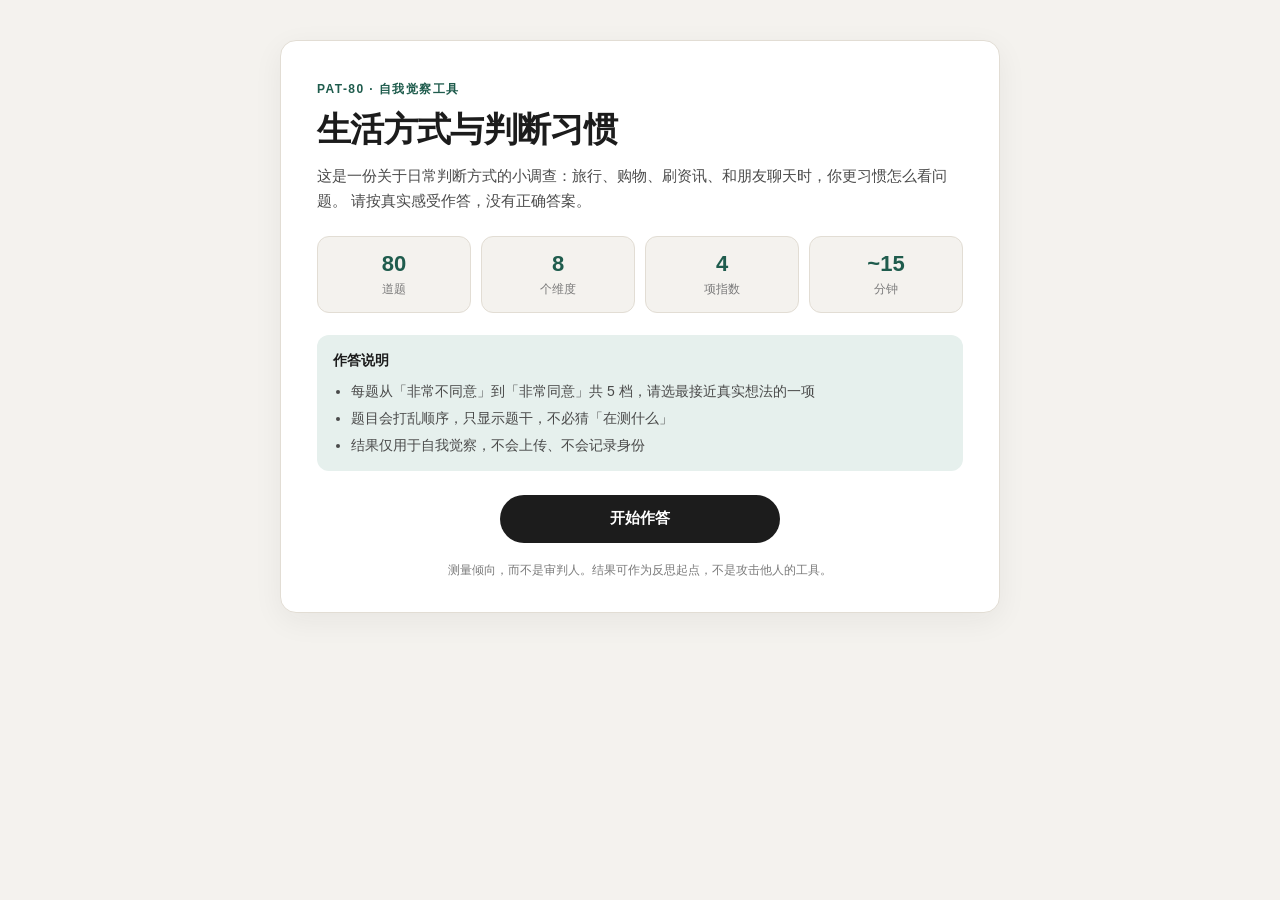
==== commit 0abcc7a2: "Expand to 80 simpler questions for clearer wording and fuller coverage" ====
--- a/pat40-standalone.html
+++ b/pat40-standalone.html
@@ -474,6 +474,75 @@
   margin-bottom: 8px;
 }
 
+.score-block {
+  margin-bottom: 8px;
+}
+
+/* 折叠区：默认收起，防止分享时暴露维度结构 */
+.detail-fold {
+  margin: 8px 0 20px;
+  border: 1px solid var(--line);
+  border-radius: var(--radius-sm);
+  background: var(--bg);
+  overflow: hidden;
+}
+
+.detail-fold > summary {
+  list-style: none;
+  cursor: pointer;
+  display: flex;
+  flex-direction: column;
+  gap: 4px;
+  padding: 14px 16px;
+  user-select: none;
+  -webkit-user-select: none;
+}
+
+.detail-fold > summary::-webkit-details-marker {
+  display: none;
+}
+
+.detail-fold > summary::after {
+  content: "";
+}
+
+.detail-fold > summary {
+  position: relative;
+  padding-right: 40px;
+}
+
+.detail-fold > summary::before {
+  content: "展开";
+  position: absolute;
+  right: 16px;
+  top: 50%;
+  transform: translateY(-50%);
+  font-size: 12px;
+  color: var(--accent);
+  font-weight: 600;
+}
+
+.detail-fold[open] > summary::before {
+  content: "收起";
+}
+
+.summary-title {
+  font-size: 14px;
+  font-weight: 600;
+  color: var(--ink);
+}
+
+.summary-hint {
+  font-size: 12px;
+  color: var(--ink-3);
+  line-height: 1.5;
+}
+
+.folded-grid {
+  padding: 0 14px 16px;
+  margin: 0;
+}
+
 .radar-wrap {
   background: var(--bg);
   border: 1px solid var(--line);
@@ -720,7 +789,7 @@
     <!-- 引导页 -->
     <section id="screen-intro" class="screen active">
       <div class="panel intro-panel">
-        <p class="eyebrow">PAT-40 · 自我觉察工具</p>
+        <p class="eyebrow">PAT-80 · 自我觉察工具</p>
         <h1>生活方式与判断习惯</h1>
         <p class="lead">
           这是一份关于日常判断方式的小调查：旅行、购物、刷资讯、和朋友聊天时，你更习惯怎么看问题。
@@ -729,7 +798,7 @@
 
         <div class="info-grid">
           <div class="info-card">
-            <span class="info-num">40</span>
+            <span class="info-num">80</span>
             <span class="info-label">道题</span>
           </div>
           <div class="info-card">
@@ -741,7 +810,7 @@
             <span class="info-label">项指数</span>
           </div>
           <div class="info-card">
-            <span class="info-num">~8</span>
+            <span class="info-num">~15</span>
             <span class="info-label">分钟</span>
           </div>
         </div>
@@ -765,7 +834,7 @@
       <header class="survey-header">
         <div class="progress-wrap">
           <div class="progress-meta">
-            <span id="progress-text">1 / 40</span>
+            <span id="progress-text">1 / 80</span>
             <span id="progress-pct">0%</span>
           </div>
           <div class="progress-bar">
@@ -797,25 +866,32 @@
 
         <div class="type-badge" id="type-badge"></div>
 
-        <div class="result-grid">
-          <div class="radar-block">
-            <h2 class="section-title">八维雷达图</h2>
-            <div class="radar-wrap">
-              <svg id="radar-chart" viewBox="0 0 320 320" role="img" aria-label="八维雷达图"></svg>
+        <div class="score-block">
+          <h2 class="section-title">总指数</h2>
+          <div class="index-cards" id="index-cards"></div>
+        </div>
+
+        <div class="interpret" id="interpret"></div>
+
+        <details class="detail-fold" id="detail-fold">
+          <summary>
+            <span class="summary-title">详细维度与雷达图</span>
+            <span class="summary-hint">默认收起，避免分享时暴露测量结构</span>
+          </summary>
+          <div class="result-grid folded-grid">
+            <div class="radar-block">
+              <h2 class="section-title">八维雷达图</h2>
+              <div class="radar-wrap">
+                <svg id="radar-chart" viewBox="0 0 320 320" role="img" aria-label="八维雷达图"></svg>
+              </div>
+              <div class="radar-legend" id="radar-legend"></div>
             </div>
-            <div class="radar-legend" id="radar-legend"></div>
+            <div class="score-block">
+              <h2 class="section-title">维度明细</h2>
+              <div class="dim-list" id="dim-list"></div>
+            </div>
           </div>
-
-          <div class="score-block">
-            <h2 class="section-title">总指数</h2>
-            <div class="index-cards" id="index-cards"></div>
-
-            <h2 class="section-title">维度明细</h2>
-            <div class="dim-list" id="dim-list"></div>
-          </div>
-        </div>
-
-        <div class="interpret" id="interpret"></div>
+        </details>
 
         <div class="result-actions">
           <button id="btn-copy" class="btn-secondary" type="button">复制结果摘要</button>
@@ -830,7 +906,7 @@
   </div>
 
   <script>
-/* PAT-40 · 政治态度倾向量表（低掩饰性题面版） */
+/* PAT-80 · 政治态度倾向量表（口语化·低掩饰性） */
 
 const LIKERT = [
   { v: 1, label: "非常不同意" },
@@ -852,59 +928,106 @@
 ];
 
 /**
- * 题面刻意生活化：用旅行、购物、刷视频、朋友聊天等具体场景切入，
- * 少用「体制/制度/国家形象/民族」等标签词，降低被猜出测量意图后反填的可能性。
- * reverse: true 为反向计分题（仍按原编号 15/25/30/32/39）。
+ * 80 题 · 每维 10 题。
+ * 表述尽量短、口语、一事一句，降低理解成本。
+ * reverse: true 为反向计分（答「同意」表示该倾向更低）。
  */
 const QUESTIONS = [
-  // D1 国家形象防御
-  { id: 1, dim: "D1", text: "在国外旅行时，如果当地人提起中国的负面新闻，我会更想纠正他们，而不是先听完再判断。" },
-  { id: 2, dim: "D1", text: "和外国朋友聊天，我更愿意聊发展和变化，而不是聊国内的麻烦。" },
-  { id: 3, dim: "D1", text: "看到中国运动员、中国企业或国产电影在国外被夸，我会比自己被夸还高兴。" },
-  { id: 4, dim: "D1", text: "如果某个国际排名把中国排得很靠后，我会先怀疑排名标准不公平。" },
-  { id: 5, dim: "D1", text: "同样是吐槽中国，本国朋友说我觉得正常；外国朋友说我会有点不舒服。" },
-  // D2 对外群体敌意
-  { id: 6, dim: "D2", text: "如果某个国家的政府经常对中国不友好，我对那个国家的普通人也会多一份不信任。" },
-  { id: 7, dim: "D2", text: "两国关系变差时，我会觉得对方国家的大多数人并不真心希望中国发展得好。" },
-  { id: 8, dim: "D2", text: "外国人对中国的负面印象，多半是被他们本国媒体长期灌输的。" },
-  { id: 9, dim: "D2", text: "两国闹矛盾时，我会减少购买那个国家的商品和文化产品。" },
-  { id: 10, dim: "D2", text: "遇到一个对我不友好的外国人，我会容易联想到「他们国家的人就是这样」。" },
-  // D3 批评者排斥
-  { id: 11, dim: "D3", text: "身边总是吐槽国内各种问题的人，我会觉得他们更多是在发泄情绪。" },
-  { id: 12, dim: "D3", text: "如果一个人很少讲中国的好、专讲问题，我会怀疑他的立场和动机。" },
-  { id: 13, dim: "D3", text: "遇到争议话题，我认为大家先别吵散、保持一致比把道理吵清楚更重要。" },
-  { id: 14, dim: "D3", text: "已经把家人或资产放在国外的人，回来评论国内问题，我会觉得说服力打折扣。" },
-  { id: 15, dim: "D3", text: "有人反复指出某项规定或政策的负面效果，我会忍不住怀疑他是不是别有目的。", reverse: true },
-  // D4 体制绝对化认同
-  { id: 16, dim: "D4", text: "中国这几年走的路子，我觉得很多发展中国家可以直接照着学。" },
-  { id: 17, dim: "D4", text: "和多数欧美国家比，中国在办事效率、集中力量做大事上明显更强。" },
-  { id: 18, dim: "D4", text: "社会上很多乱象，我觉得是执行的人没做好，而不是规则本身有问题。" },
-  { id: 19, dim: "D4", text: "讨论「要不要照搬西方式选举」对我来说意义不大，关键是把眼前这套用好。" },
-  { id: 20, dim: "D4", text: "同等收入水平的国家里，中国这些年的变化速度应该是数一数二的。" },
-  // D5 文化自卑与逆向民族
-  { id: 21, dim: "D5", text: "在国外旅游时，我会觉得同胞的排队、音量、卫生习惯整体不如当地人。" },
-  { id: 22, dim: "D5", text: "很多社会问题，我觉得根子是一种很难改掉的「国民性格」。" },
-  { id: 23, dim: "D5", text: "论生活品味、审美和公共礼仪，发达国家整体还是高出一截。" },
-  { id: 24, dim: "D5", text: "中国的电影、音乐、设计，总体还差口气，很难做到世界顶级。" },
-  { id: 25, dim: "D5", text: "如果可以自由选长期居住地，我会更想去欧美国家，而不是留在北上广。", reverse: true },
-  // D6 外部制度理想化
-  { id: 26, dim: "D6", text: "发达国家那种法治水平和社会信任，中国再发展几十年也很难达到。" },
-  { id: 27, dim: "D6", text: "欧美在个人权利、公共讨论上的做法，整体上更接近我认为的「正常状态」。" },
-  { id: 28, dim: "D6", text: "中国的教育、医疗对标日本或北欧，差距是结构性的，努力也难抹平。" },
-  { id: 29, dim: "D6", text: "买进口货、看外文资料、用外资服务，我平均更放心一些。" },
-  { id: 30, dim: "D6", text: "中国做成功的事我更容易觉得是「特例」；外国做成功的事我更容易觉得「本来就该这样」。", reverse: true },
-  // D7 归因双重标准
-  { id: 31, dim: "D7", text: "同样的事故新闻，国内的我会更愤怒，国外的我会更容易找客观原因。" },
-  { id: 32, dim: "D7", text: "国内出负面我先想追责谁；国外出同样负面我先想当事人多不容易。", reverse: true },
-  { id: 33, dim: "D7", text: "中国某方面领先时我会想「会不会只是短期」；外国领先时我会想「这就是长期实力」。" },
-  { id: 34, dim: "D7", text: "我发现自己对中外同类新闻的情绪反应，经常差得很远。" },
-  { id: 35, dim: "D7", text: "对我喜欢的国家我会自动多看好评；对我反感的国家我会自动多看差评。" },
-  // D8 认知僵化与阴谋论
-  { id: 36, dim: "D8", text: "国际上的大事，公开说的理由多半不是真正原因，背后一定还有别的。" },
-  { id: 37, dim: "D8", text: "复杂的社会现象，我觉得抓住一两个关键原则就能解释清楚。" },
-  { id: 38, dim: "D8", text: "和立场不同的人聊天时，我更常觉得对方「要么蠢要么坏」，而不是「角度不同」。" },
-  { id: 39, dim: "D8", text: "如果出现足够有力的新证据，我愿意改变自己坚持很久的某个看法。", reverse: true },
-  { id: 40, dim: "D8", text: "很多标榜「中立客观」的说法，我觉得只是换了一种方式站队。" },
+  // ===== D1 国家形象防御 (1–10) =====
+  { id: 1, dim: "D1", text: "在国外，如果有人提起中国的负面新闻，我更想马上纠正他们，而不是先听完。" },
+  { id: 2, dim: "D1", text: "和外国人聊天时，我更愿意说中国进步了什么，而不是说还有什么问题。" },
+  { id: 3, dim: "D1", text: "看到国产品牌、中国运动员在国外被夸，我会特别高兴，甚至比自己被夸还开心。" },
+  { id: 4, dim: "D1", text: "如果国际上某个排名把中国排得很靠后，我会先怀疑这个排名不公平。" },
+  { id: 5, dim: "D1", text: "同样是吐槽中国，中国人说我觉得正常；外国人说我会不太舒服。" },
+  { id: 6, dim: "D1", text: "外国朋友当面说中国不好时，我会很想替中国辩护几句。" },
+  { id: 7, dim: "D1", text: "我会在意外国人怎么看中国，而且这种在意挺强的。" },
+  { id: 8, dim: "D1", text: "如果有人说中国「只会模仿、不会创新」，我会很想反驳。" },
+  { id: 9, dim: "D1", text: "出国时被问到中国的敏感话题，我会先想「别让祖国丢脸」。" },
+  { id: 10, dim: "D1", text: "外国媒体说中国不好时，我更愿意先听完，再判断有没有道理。", reverse: true },
+
+  // ===== D2 对外群体敌意 (11–20) =====
+  { id: 11, dim: "D2", text: "如果某国政府经常对中国不友好，我对那个国家的普通人也会多一份不信任。" },
+  { id: 12, dim: "D2", text: "两国关系变差时，我会觉得对方国家大多数人并不真心希望中国好。" },
+  { id: 13, dim: "D2", text: "外国人对中国的坏印象，多半是被他们本国媒体长期灌输的。" },
+  { id: 14, dim: "D2", text: "两国闹矛盾时，我会主动少买那个国家的东西，也少看他们的影视。" },
+  { id: 15, dim: "D2", text: "遇到一个说话很冲的外国人，我会忍不住觉得「他们那边的人都这样」。" },
+  { id: 16, dim: "D2", text: "我不太相信某些对中国不友好的国家的普通人是真心友好的。" },
+  { id: 17, dim: "D2", text: "抵制外国货，是一种很有效的表达态度的方式。" },
+  { id: 18, dim: "D2", text: "我觉得很多外国人骨子里并不希望中国发展得太好。" },
+  { id: 19, dim: "D2", text: "和对中国不友好的国家的人交朋友，我会有点别扭。" },
+  { id: 20, dim: "D2", text: "即使两国关系不好，我仍愿意把对方普通人和政府分开看。", reverse: true },
+
+  // ===== D3 批评者排斥 (21–30) =====
+  { id: 21, dim: "D3", text: "身边总吐槽国内各种问题的人，我会觉得他们更多是在发牢骚。" },
+  { id: 22, dim: "D3", text: "一个人如果很少说中国好、专挑问题，我会怀疑他的动机。" },
+  { id: 23, dim: "D3", text: "碰到争议话题，我觉得大家先站在一起，比吵清楚道理更重要。" },
+  { id: 24, dim: "D3", text: "已经把家人或资产放在国外的人，回来评论国内，说服力会打折扣。" },
+  { id: 25, dim: "D3", text: "有人反复指出某项政策的负面效果，我会忍不住怀疑他是不是别有目的。" },
+  { id: 26, dim: "D3", text: "网上那些天天骂中国的人，我觉得多半立场有问题。" },
+  { id: 27, dim: "D3", text: "在公开场合，我更愿意和大家保持一致，而不是提出反对意见。" },
+  { id: 28, dim: "D3", text: "对国内问题批评得特别狠的人，我会觉得他们不够建设性。" },
+  { id: 29, dim: "D3", text: "讨论敏感话题时，我觉得「团结」比「说清楚」更重要。" },
+  { id: 30, dim: "D3", text: "我认为认真批评国内问题的人，往往是在帮忙改进，不是在抹黑。", reverse: true },
+
+  // ===== D4 体制绝对化认同 (31–40) =====
+  { id: 31, dim: "D4", text: "中国这几年走的路子，很多发展中国家可以直接照着学。" },
+  { id: 32, dim: "D4", text: "和欧美比，中国在办事效率、集中力量办大事上明显更强。" },
+  { id: 33, dim: "D4", text: "社会上很多乱象，我觉得是执行的人没做好，不是规则本身有问题。" },
+  { id: 34, dim: "D4", text: "讨论「中国要不要照搬西方式选举」意义不大，关键是把眼前这套用好。" },
+  { id: 35, dim: "D4", text: "同等收入水平的国家里，中国这些年的发展速度应该是数一数二的。" },
+  { id: 36, dim: "D4", text: "中国现行的做法，在大多数领域已经比多数国家更合适。" },
+  { id: 37, dim: "D4", text: "很多社会问题，我觉得主要是下面执行歪了，上面设计其实没问题。" },
+  { id: 38, dim: "D4", text: "中国的发展经验，对其他发展中国家很有参考价值。" },
+  { id: 39, dim: "D4", text: "我觉得中国目前这套运行方式，整体上已经比较成熟了。" },
+  { id: 40, dim: "D4", text: "我认为中国的发展路径还需要不断调整，不能简单当成模板。", reverse: true },
+
+  // ===== D5 文化自卑与逆向民族 (41–50) =====
+  { id: 41, dim: "D5", text: "在国外旅游时，我会觉得同胞的排队、音量、卫生习惯整体不如当地人。" },
+  { id: 42, dim: "D5", text: "很多社会问题，我觉得根子是一种很难改掉的「国民性格」。" },
+  { id: 43, dim: "D5", text: "论生活品味、审美和公共礼仪，发达国家整体还是高出一截。" },
+  { id: 44, dim: "D5", text: "中国的电影、音乐、设计，总体还差口气，很难做到世界顶级。" },
+  { id: 45, dim: "D5", text: "如果可以自由选长期居住地，我会更想去欧美国家，而不是留在北上广。" },
+  { id: 46, dim: "D5", text: "我觉得中国人在公共场合的素质，整体上不如很多国家的人。" },
+  { id: 47, dim: "D5", text: "很多国内乱象，我觉得是「我们这个民族」本身的问题。" },
+  { id: 48, dim: "D5", text: "中国原创的文化产品，离世界一流还有明显距离。" },
+  { id: 49, dim: "D5", text: "和外国人比，我会觉得自己人更爱占小便宜、更不守规矩。" },
+  { id: 50, dim: "D5", text: "我并不觉得中国人在素质上天生不如别人，差距更多是环境造成的。", reverse: true },
+
+  // ===== D6 外部制度理想化 (51–60) =====
+  { id: 51, dim: "D6", text: "发达国家那种法治水平和社会信任，中国再发展几十年也很难达到。" },
+  { id: 52, dim: "D6", text: "欧美在个人权利、公共讨论上的做法，整体上更接近我认为的「正常状态」。" },
+  { id: 53, dim: "D6", text: "中国的教育、医疗对标日本或北欧，差距是结构性的，努力也难抹平。" },
+  { id: 54, dim: "D6", text: "买进口货、看外文资料、用外资服务，我平均更放心一些。" },
+  { id: 55, dim: "D6", text: "中国做成功的事，我更容易觉得是「特例」；外国做成功的事，我更容易觉得「本来就该这样」。" },
+  { id: 56, dim: "D6", text: "把孩子送到国外读书，整体上还是比留在国内更稳妥。" },
+  { id: 57, dim: "D6", text: "外国机构、外国品牌提供的东西，平均质量更高、更可靠。" },
+  { id: 58, dim: "D6", text: "欧美社会的规则意识，更接近我认为的理想状态。" },
+  { id: 59, dim: "D6", text: "中国在制度层面和发达国家比，差距很难靠努力追上。" },
+  { id: 60, dim: "D6", text: "国外的做法值得参考，但中国也完全可以走出自己的好路径。", reverse: true },
+
+  // ===== D7 归因双重标准 (61–70) =====
+  { id: 61, dim: "D7", text: "同样的事故新闻，国内的我会更愤怒，国外的我会更容易找客观原因。" },
+  { id: 62, dim: "D7", text: "国内出负面新闻，我先想该谁负责；国外出同样新闻，我先想当事人多不容易。" },
+  { id: 63, dim: "D7", text: "中国某方面领先时，我会想「会不会只是短期」；外国领先时，我会想「这就是长期实力」。" },
+  { id: 64, dim: "D7", text: "我发现自己对中外同类新闻的情绪反应，经常差得很远。" },
+  { id: 65, dim: "D7", text: "对我喜欢的国家，我会自动多看好评；对我反感的国家，我会自动多看差评。" },
+  { id: 66, dim: "D7", text: "同样是成绩，中国的我会想「是不是吹过头了」，外国的我会觉得「确实厉害」。" },
+  { id: 67, dim: "D7", text: "国内出问题，我更容易骂；国外出同样问题，我更容易原谅。" },
+  { id: 68, dim: "D7", text: "讨论问题时，我会不自觉地对中外用两套标准。" },
+  { id: 69, dim: "D7", text: "我喜欢的国家出事，我会找理由；我不喜欢的国家出事，我会先下结论。" },
+  { id: 70, dim: "D7", text: "我尽量用同一套标准看中外同类事件，尽量不双标。", reverse: true },
+
+  // ===== D8 认知僵化与阴谋论 (71–80) =====
+  { id: 71, dim: "D8", text: "国际上的大事，公开说的理由多半不是真正原因，背后一定还有别的。" },
+  { id: 72, dim: "D8", text: "复杂的社会现象，我觉得抓住一两个关键原则就能解释清楚。" },
+  { id: 73, dim: "D8", text: "和立场不同的人聊天时，我更常觉得对方「要么蠢要么坏」，而不是「角度不同」。" },
+  { id: 74, dim: "D8", text: "如果出现足够有力的新证据，我愿意改变自己坚持很久的某个看法。" , reverse: true },
+  { id: 75, dim: "D8", text: "很多标榜「中立客观」的说法，我觉得只是换了一种方式站队。" },
+  { id: 76, dim: "D8", text: "世界上很多事情，背后都有人在操控，只是我们看不到。" },
+  { id: 77, dim: "D8", text: "一旦我认定某件事，就很难再听进相反的说法。" },
+  { id: 78, dim: "D8", text: "复杂问题往往没有简单答案，需要很多细节才能说清。", reverse: true },
+  { id: 79, dim: "D8", text: "和我立场相反的人，多半不是被误导，就是别有用心。" },
+  { id: 80, dim: "D8", text: "我觉得大多数「理性分析」，其实早就选好了结论。" },
 ];
 
 const DIM_META = Object.fromEntries(DIMS.map((d) => [d.id, d]));
@@ -1123,7 +1246,130 @@
   if (E >= 3.6) extras.push("认知僵化/阴谋论倾向较高：更依赖简单叙事，更难被证据改变。");
   else if (E <= 2.4) extras.push("认知开放度较好：更可能承认复杂性，也更愿意被证据说服。");
 
-  return { code, name, brief, extras };
+  return { code, name, brief, extras, N, W, B, E };
+}
+
+/**
+ * 详细解读：按分型给出差异化画像（约 500–650 字）。
+ * 每种分型有独立的场景、优势、风险与收束，避免结尾同质化。
+ */
+function buildLongInterpret(type, N, W, B, E) {
+  const code = type.code;
+
+  const profiles = {
+    A: {
+      lead: "两个主轴组合起来，接近舆论场常说的「小粉红」画像：内群体防御强，外部理想化弱。这不是「爱国」的同义词，而是你过滤信息时更先保护整体形象。",
+      scene:
+        "你更可能在出国被问到敏感话题时先澄清「你们被误导了」，而不是展开讨论；刷到只讲问题不讲成绩的账号会本能警惕；看到国产品牌在海外被夸会明显高兴。消费上你也较少默认进口更好，对反复挑刺的批评者会先怀疑动机。",
+      strength:
+        "优势是立场稳定、行动一致性强，在冲突明显的情境里不容易被外部叙事瞬间带偏，也更愿意为共同体目标让渡一部分个人表达。需要动员时，你往往是响应最快的那一类。",
+      risk:
+        "风险在于把建设性批评和恶意抹黑混为一谈，把「谁在说」排在「说了什么」前面。当所有不利信息都先被归入敌意，你就失去了用证据修正判断的通道——这时不是更爱国，而是更封闭；别人看到的坚定，可能只是不可证伪。",
+      close:
+        "可以试一个很小的练习：下次看到不利中国的信息，强制自己先写下「这条的证据是什么」，再写「我是否喜欢它的语气」。两行写完再决定要不要转发。",
+    },
+    B: {
+      lead: "两个主轴组合起来，接近「崇洋媚外」画像：外部参照高，国内叙事接受度低。你更常把「正常状态」锚定在发达国家，把国内问题读成结构性无解。",
+      scene:
+        "你更容易在旅行中注意到同胞礼仪差距，用「国民性」解释社会乱象，买进口货或看外文资料时更放心。看到差距时，你更倾向判断为「系统性、追不上」，而不是「阶段性的、可以改」；对国内成就也更容易解释成特殊红利。",
+      strength:
+        "优势是对问题敏感、标准偏高，不容易用「已经很好了」自我安慰，也更愿意把优秀实践当作可学习对象，推动改进而不是粉饰。你往往能把不满转译成具体比较，而不是空泛抱怨。",
+      risk:
+        "风险是把自卑包装成理性：用局部差距推导整体落后，用别国长板对比我们短板，却很少做反向对照。当你默认外部正确时，批判就不再是求真，而更像一种身份姿态——别人看到的清醒，可能只是更体面的仰视。",
+      close:
+        "可以试一个对称对照：列三项你觉得「国内确实不行」的具体事，再强迫自己找三项「同类事国外也有」的例子。若第二列写不出来，说明你在看的不是现实，是滤镜。",
+    },
+    C: {
+      lead: "两个主轴同时偏高，不是中间派，而是标准不统一——对不同对象切换尺子。舆论场两边的帽子你都容易被扣，因为你确实会随语境摇摆。",
+      scene:
+        "你可能既会在对外场合强烈维护形象，又会在私下强烈崇拜某种国外生活方式；看新闻时对中外同类事件情绪落差很大；争论里常常发现自己在给一方找理由、给另一方找罪名。别人觉得你反复，你觉得别人不懂你。",
+      strength:
+        "优势是情绪投入高、立场有张力，能在不同社交场景里快速共鸣，也往往比纯中间派更有行动欲——无论是为国说话，还是为「更好的地方」辩护。你不是冷漠，而是太需要归属。",
+      risk:
+        "真正的病灶通常不是极端，而是双标：争的不是事实，是量尺。若不把「对事的标准」和「对人的忠诚」拆开，你会一直赢一些争吵、输掉自己的判断一致性；身边人也很难预测你下一句会站在哪。",
+      close:
+        "下次激动之前先问自己：如果这件事发生在另一边，我还会用同样强度和同样归因吗？若答案是否定的，先别下结论，把差异写下来再看。",
+    },
+    D: {
+      lead: "两个主轴都未明显偏高，更接近就事论事、对中外大体同一套标准。你不容易被任何一顶帽子准确套住，也因此常被两边同时觉得「不够立场」。",
+      scene:
+        "你更可能听完再判断，区分「谁说的」和「说了什么」；对国内问题会批评，但不轻易上升到国民性；对外部成就会欣赏，但不默认整体优于我们。争论里你更在意证据链，而不是情绪归属；有人激动时，你常是先问「依据是什么」的那个。",
+      strength:
+        "优势是信息通道更宽、修正成本更低，适合做需要跨立场沟通的角色，也更可能在长期里积累真正可检验的判断，而不是反复站队再推翻。你的稳定，来自可被证据改写，而不是来自从不改写。",
+      risk:
+        "风险是「理性」有时会滑成冷感或机会主义：两边都不彻底，就两边都不承担。若你从未因证据而公开改口，也可能只是避免表态，而非真的开放——旁观久了，正确就只剩自我感觉。",
+      close:
+        "可以给自己设一条可验证规则：每季度公开修正一次自己的旧判断，并写清是哪条新证据触发的。能做到，中间型才站得住；做不到，可能只是更安全的旁观。",
+    },
+    "A′": {
+      lead: "偏国家主义，但尚未到绝对化；对外评价仍保留部分弹性。你在意共同体形象，但通常还能对话，不至于把所有批评都读成敌意。",
+      scene:
+        "你在公开场合更倾向先站稳、再讨论；对反复挑刺的人会保留动机怀疑；同时在具体产品、教育、旅行等议题上，仍可能承认外部某处做得更好。你不是「听不得批评」，而是「先分敌友再分对错」的顺序感较强。",
+      strength:
+        "优势是有归属感又不封闭，能在集体动员和独立判断之间切换，适合需要立场表达又需要事实核对的场景。社群里你常是「能压住场面、也还能讲理」的那一类。",
+      risk:
+        "风险是压力一大就滑向 A：冲突升级时，弹性会让位给防御。若你发现自己最近越来越难听完反对意见，或越来越快给说话的人贴标签，说明斜率正在变陡，而不是立场变稳。",
+      close:
+        "保持一个私人反方清单：固定看 2–3 个立场相反、但事实质量较高的信源，不是为了认同，而是为了防止自己的信息面越收越窄。每月底问自己：这个月有没有被哪条证据真正改过判断？",
+    },
+    "W′": {
+      lead: "偏外部理想化，国家立场防御性仍在中间带。你更常拿发达社会当参照，但尚未把国内问题读成结构性无解。",
+      scene:
+        "你会欣赏外部的规则、服务与审美，也可能在比较教育、医疗、职场时更倾向对方模式；但对「整体不如人」的判断你仍会犹豫，仍愿意承认国内在部分领域追得很快，甚至做得更好。",
+      strength:
+        "优势是标准偏高、见贤思齐，能推动具体改进，而不是空泛否定或空泛自信。你往往能把「差距感」翻译成可讨论的细节，而不是情绪口号。",
+      risk:
+        "风险是参照系逐渐固化：只看见对方长板，忽略其代价与失败面。当你开始用「他们本来就该这样」解释外国成功、用「我们特殊国情」解释中国成功时，尺子已经弯了，而你还以为自己很客观。",
+      close:
+        "做一次反向标杆作业：选一个你欣赏的国外制度或产品，专门查它最差的三次失败案例，写清代价由谁承担。写完再决定要不要继续把它当作「正确答案」。",
+    },
+    "A″": {
+      lead: "温和认同国内叙事，防御性未到极端，通常仍能对话。你整体站在「我们」这边，但并不拒绝具体批评。",
+      scene:
+        "你更愿意相信大方向，也愿意承认执行层有毛病；对外部不友好会反感，但较少上升到对整国民众的不信任；消费上国产优先居多，但不排外。争论里你更常调和，而不是压服。",
+      strength:
+        "优势是凝聚力与务实兼备：既能支持共同目标，又保留对细节的检视空间，是很多稳定社群里最不容易吵散的类型。你往往能同时接住「成绩」和「问题」两套叙事。",
+      risk:
+        "风险是温和被温水煮：环境一收紧，你可能为了「别惹事」而逐渐不再开口。沉默久了，温和会变成默认附和，而不是主动判断——你自己可能都察觉不到转折点在哪。",
+      close:
+        "给自己留一条不可让渡的习惯：每月至少就一个公共议题，用事实而非立场写一段完整看法。不必发出去，但要写给自己看；若连续三个月写不出来，说明你已经从「温和」滑向「回避」。",
+    },
+    "B′": {
+      lead: "更倾向外部叙事，但尚未形成系统性的逆向民族倾向。你更容易被外部参照说服，对国内问题的归因也更苛刻一些。",
+      scene:
+        "你在比较制度、教育、职场文化时更常站在外部范式一侧；看到国内乱象更容易联想到深层原因；但对「全盘不如人」的结论你仍会觉得过火。你批评得多，但通常还不至于否定一切。",
+      strength:
+        "优势是问题意识强、不安于现状，能推动对短板的讨论，而不是用成绩覆盖问题。你往往比身边人更早发现流程里的不合理，也更愿意把「应该怎样」说出口。",
+      risk:
+        "风险是苛刻只朝一个方向打开：对内从严、对外从宽。久而久之，你以为自己在求真，其实在完成一种「更文明」的身份确认——这时批评不再是诊断，而成了姿态。",
+      close:
+        "下次批评国内时，强迫自己用同样句式写一句对外国同类问题的批评。写不出来，就说明你的尺子还没校准；写得出来，再决定哪一句更值得公开讨论。",
+    },
+    "D′": {
+      lead: "两边极端倾向都低，通常更少情绪化、更少绝对化判断。你既不容易被拉进集体狂欢，也很少陷入自我否定的泄愤循环。",
+      scene:
+        "你更可能把新闻当新闻读，而不是当身份信号；争论里你愿意承认对方部分成立；旅行、购物、教育选择上你也较少被「必须更好/更差」的叙事绑架。别人激动时，你常是那个先问「依据是什么」的人。",
+      strength:
+        "优势是认知负荷低、社交毒性小，能同时和不同立场的人共事，也更可能形成经得起时间检验的个人判断。你的低极化，本身就是一种稀缺的公共品。",
+      risk:
+        "风险是低极化有时伴随低卷入：因为不激动，所以不行动。公共议题上你可能一直正确却从不发声，把「清醒」过成了旁观——旁观久了，你的正确就只剩自我感觉。",
+      close:
+        "选一个你真正关心的具体议题，用四周时间只跟事实、不站队地深挖，最后写一页自己的结论并找一个立场不同的人讨论。低极化只有配上高投入，才不只是冷漠。",
+    },
+  };
+
+  const p =
+    profiles[code] ||
+    profiles.D;
+
+  const beBits = [];
+  if (B >= 3.6) beBits.push("另外，你的双标指数偏高：同类事件换到另一边，你的情绪和归因容易跟着换尺子。");
+  else if (B <= 2.4) beBits.push("另外，你的双标指数偏低：对中外同类事件大致一视同仁，这在跨立场对话里是稀缺能力。");
+  if (E >= 3.6) beBits.push("认知僵化指数也偏高：你更依赖简单叙事，立场一旦形成就较难被证据撼动。");
+  else if (E <= 2.4) beBits.push("认知开放度较好：你更能容忍复杂性，也更愿意被新证据说服。");
+
+  // 每种分型以自己的 close 结尾，避免收束同质化；极端 B/E 作为补充段落插在 close 之前
+  return [p.lead, p.scene, p.strength, p.risk, beBits.join(""), p.close].join("");
 }
 
 // ---------- result UI ----------
@@ -1131,7 +1377,7 @@
   const { dimScores, N, W, B, E, type } = result;
 
   $("#result-type-lead").textContent =
-    "以下结果基于你在 40 题上的作答。两个主指数并非互斥，交叉后得到整体画像。";
+    "以下结果基于你在 80 题上的作答。两个主指数并非互斥，交叉后得到整体画像。";
   $("#type-badge").innerHTML = `<span class="code">${type.code}</span><span>${type.name}</span>`;
 
   const cards = [
@@ -1161,17 +1407,20 @@
 
   drawRadar(dimScores);
 
+  // 默认折叠详细维度，避免截图/分享时暴露测量结构
+  const fold = $("#detail-fold");
+  if (fold) fold.open = false;
+
   const extrasHtml = type.extras.length
     ? `<p><strong>附加信号</strong><br />${type.extras.join("<br />")}</p>`
     : "";
+  const longText = buildLongInterpret(type, N, W, B, E);
   $("#interpret").innerHTML = `
     <h3>结果解读</h3>
-    <p><strong>${type.code} · ${type.name}</strong> — ${type.brief}</p>
-    <p>N（国家主义）=${N.toFixed(1)} · W（崇外）=${W.toFixed(1)} · B（双标）=${B.toFixed(1)} · E（极端化）=${E.toFixed(1)}。以 3.0 为中点，&gt;3.5 视为偏高，&lt;2.8 视为偏低。</p>
+    <p><strong>${type.code} · ${type.name}</strong></p>
+    <p>${longText}</p>
+    <p style="font-size:13px;color:var(--ink-3);">参照：以 3.0 为中点，&gt;3.5 视为偏高，&lt;2.8 视为偏低。分数描述的是态度结构，不是人品或智商。</p>
     ${extrasHtml}
-    <p style="color:var(--ink-3);font-size:13px;">
-      提醒：分数反映的是态度结构，不是人品或智商。题面已做生活化处理并打乱顺序，但若有人刻意反填，任何问卷都难以完全避免操纵。更有价值的用法是：对照自己的高分维度，检查是否存在可被证据推翻的绝对化信念。
-    </p>
   `;
 
   $("#radar-legend").innerHTML = DIMS.map(
@@ -1227,18 +1476,17 @@
 function copySummary() {
   const r = window.__patResult;
   if (!r) return;
+  const longText = buildLongInterpret(r.type, r.N, r.W, r.B, r.E);
   const lines = [
-    "【PAT-40 政治态度倾向量表 · 结果】",
+    "【PAT-80 判断习惯量表 · 结果】",
     `分型：${r.type.code} · ${r.type.name}`,
-    r.type.brief,
+    "",
+    longText,
     "",
     `N 国家主义倾向：${r.N.toFixed(1)}`,
     `W 崇外倾向：${r.W.toFixed(1)}`,
     `B 双重标准：${r.B.toFixed(1)}`,
     `E 极端化思维：${r.E.toFixed(1)}`,
-    "",
-    "八维：",
-    ...DIMS.map((d) => `  ${d.id} ${d.name}：${r.dimScores[d.id].toFixed(1)}`),
   ];
   if (r.type.extras.length) lines.push("", ...r.type.extras);
   const text = lines.join("\n");
